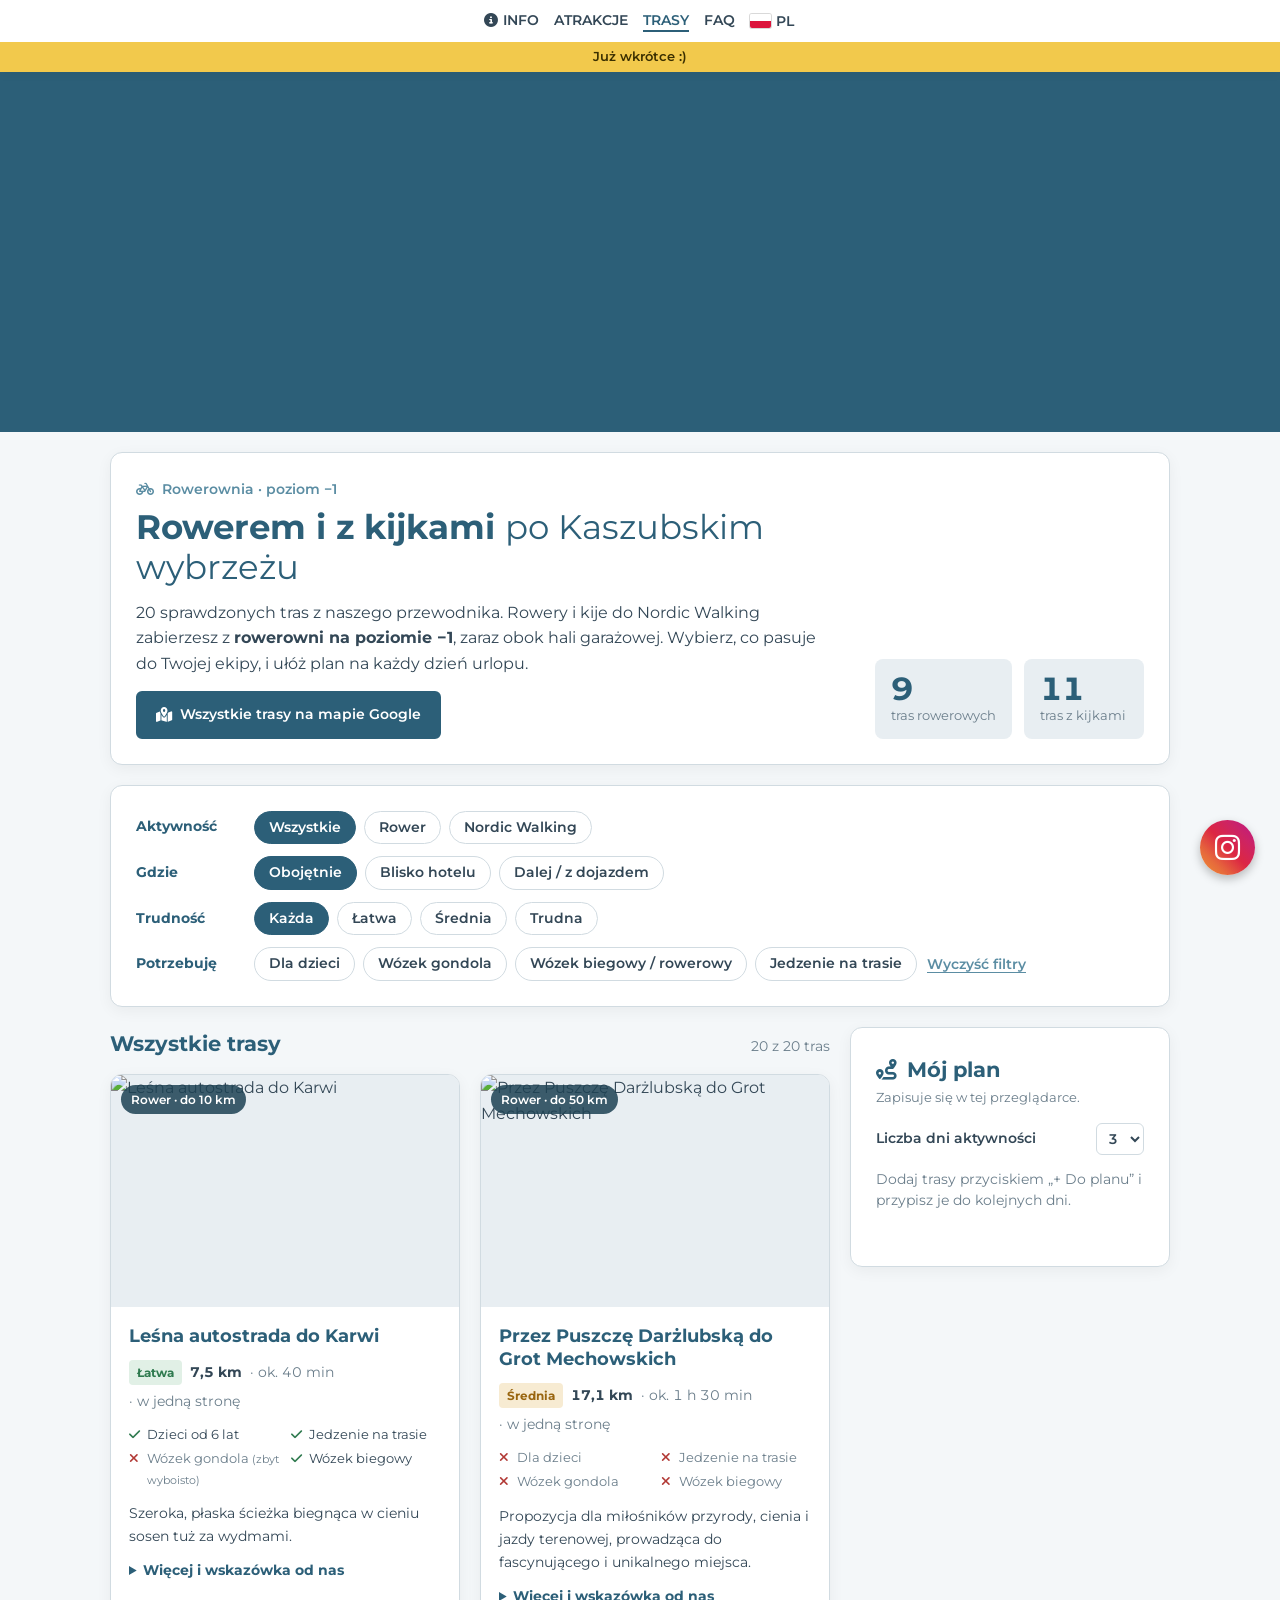
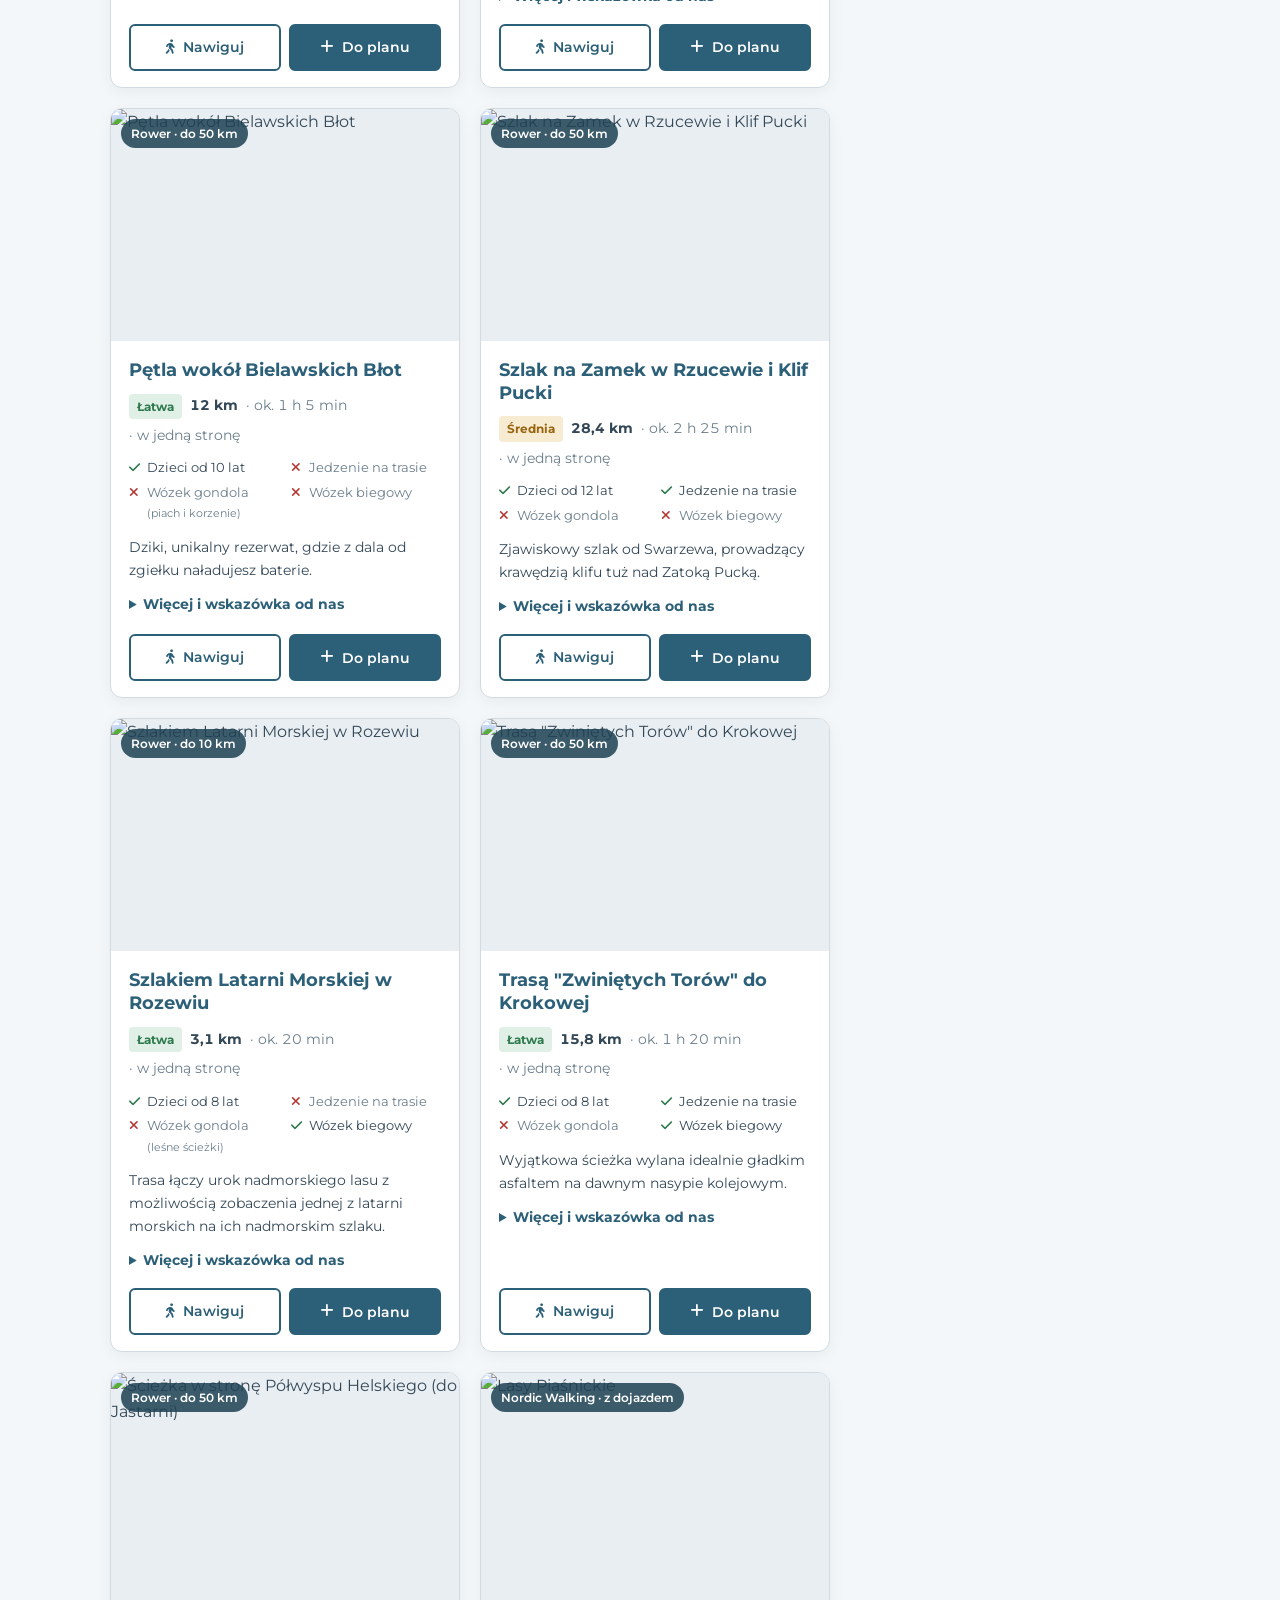
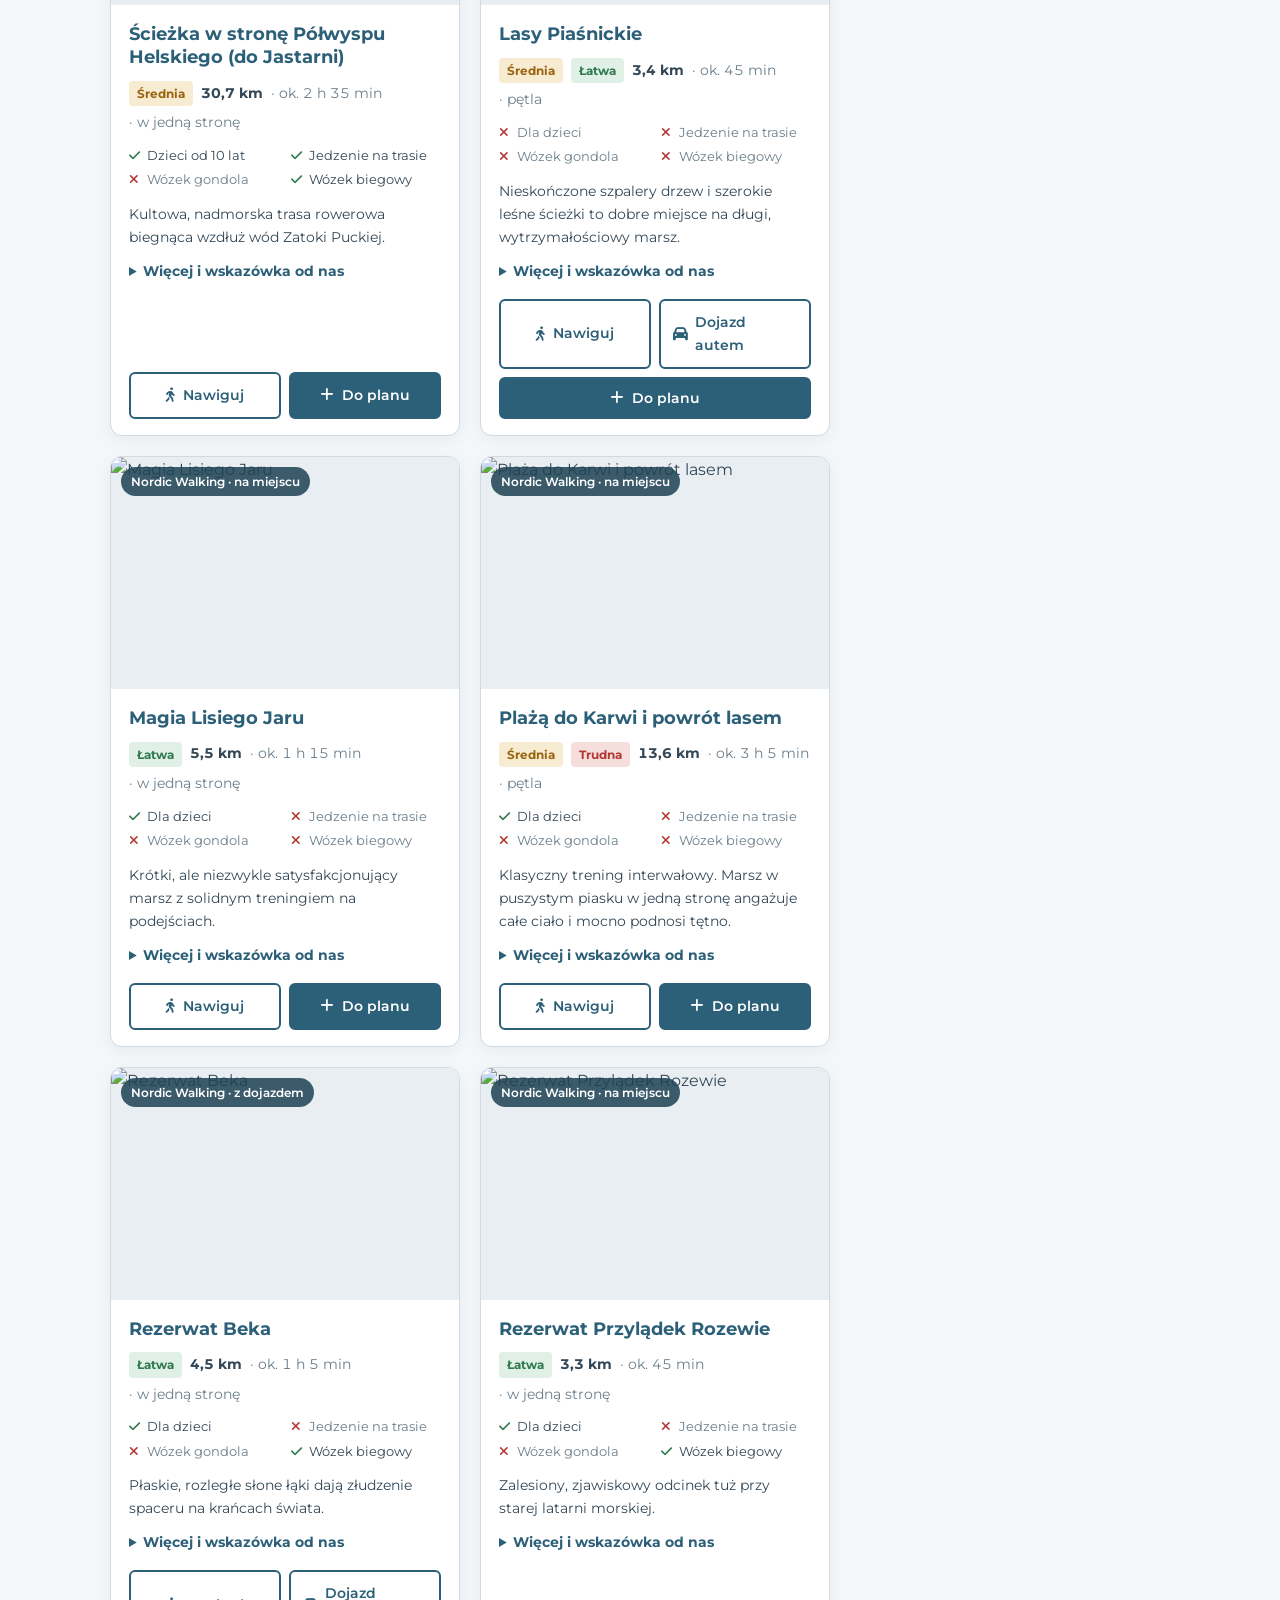
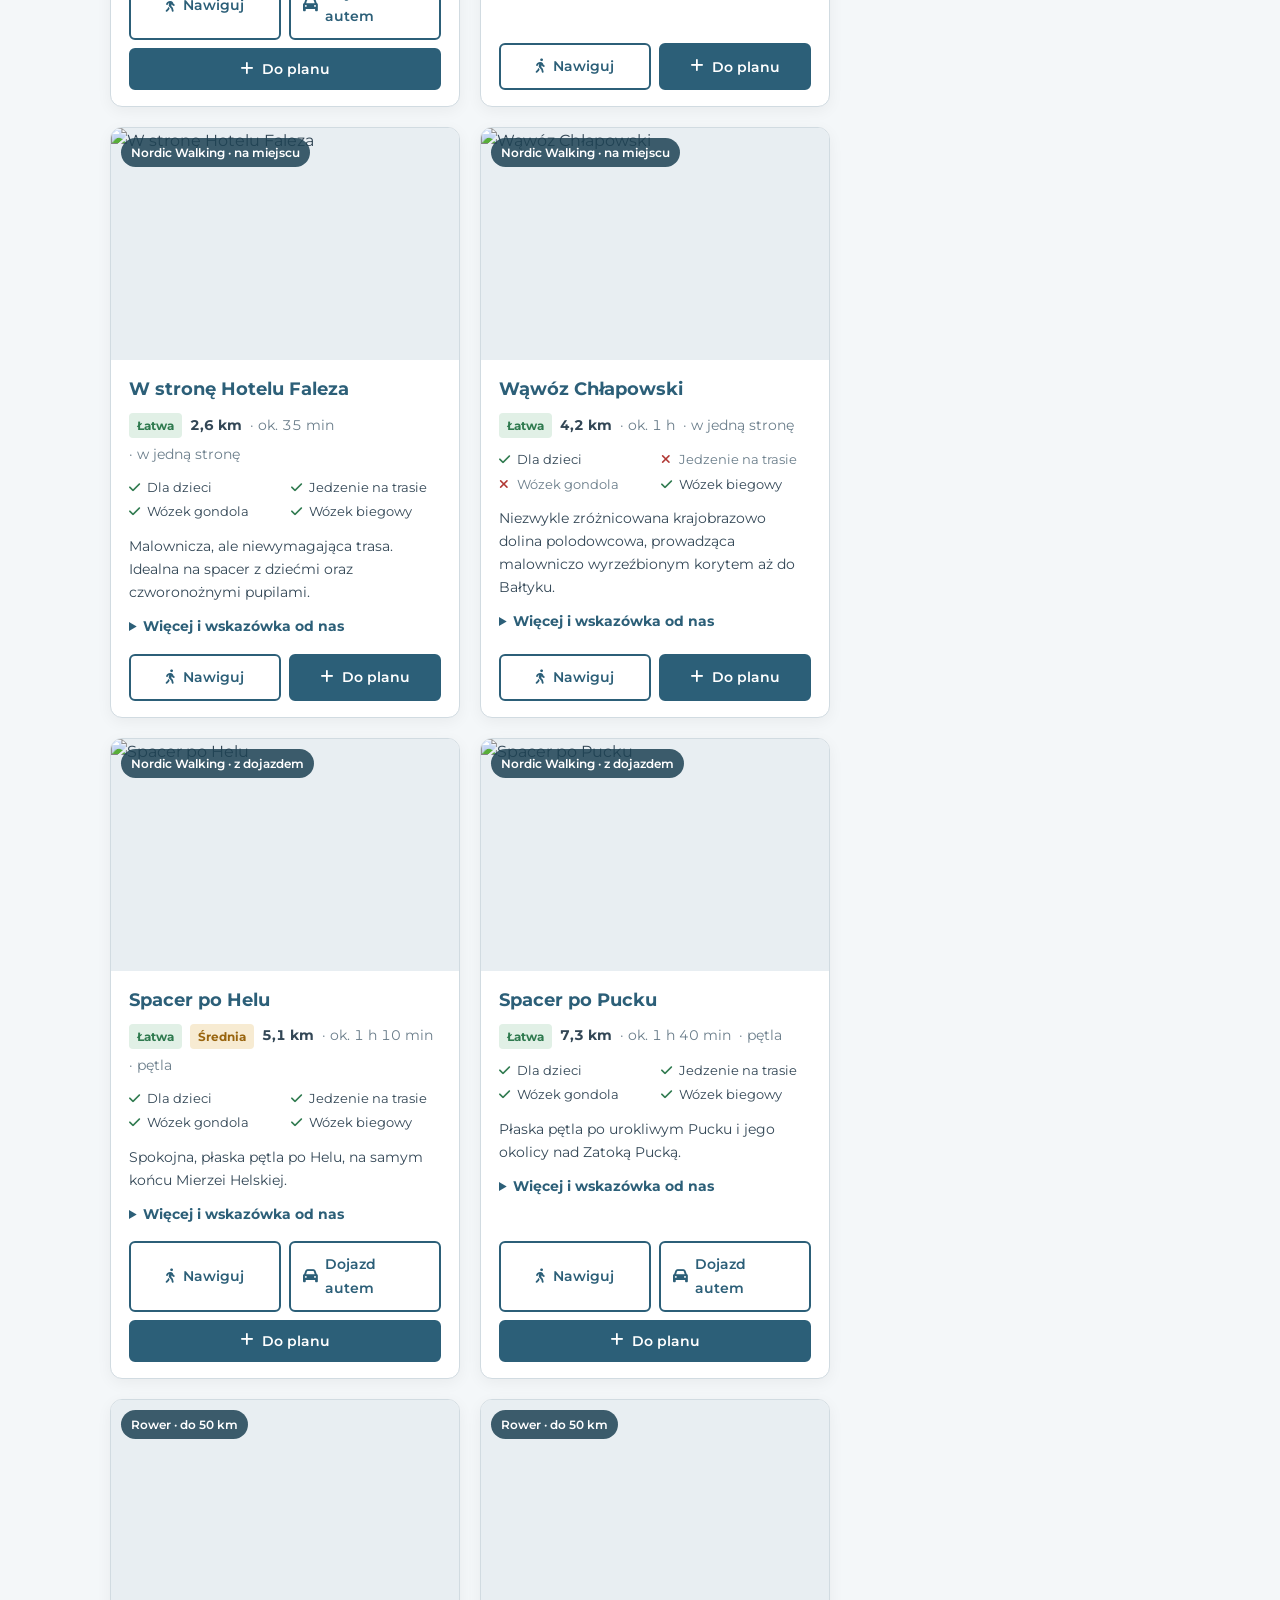
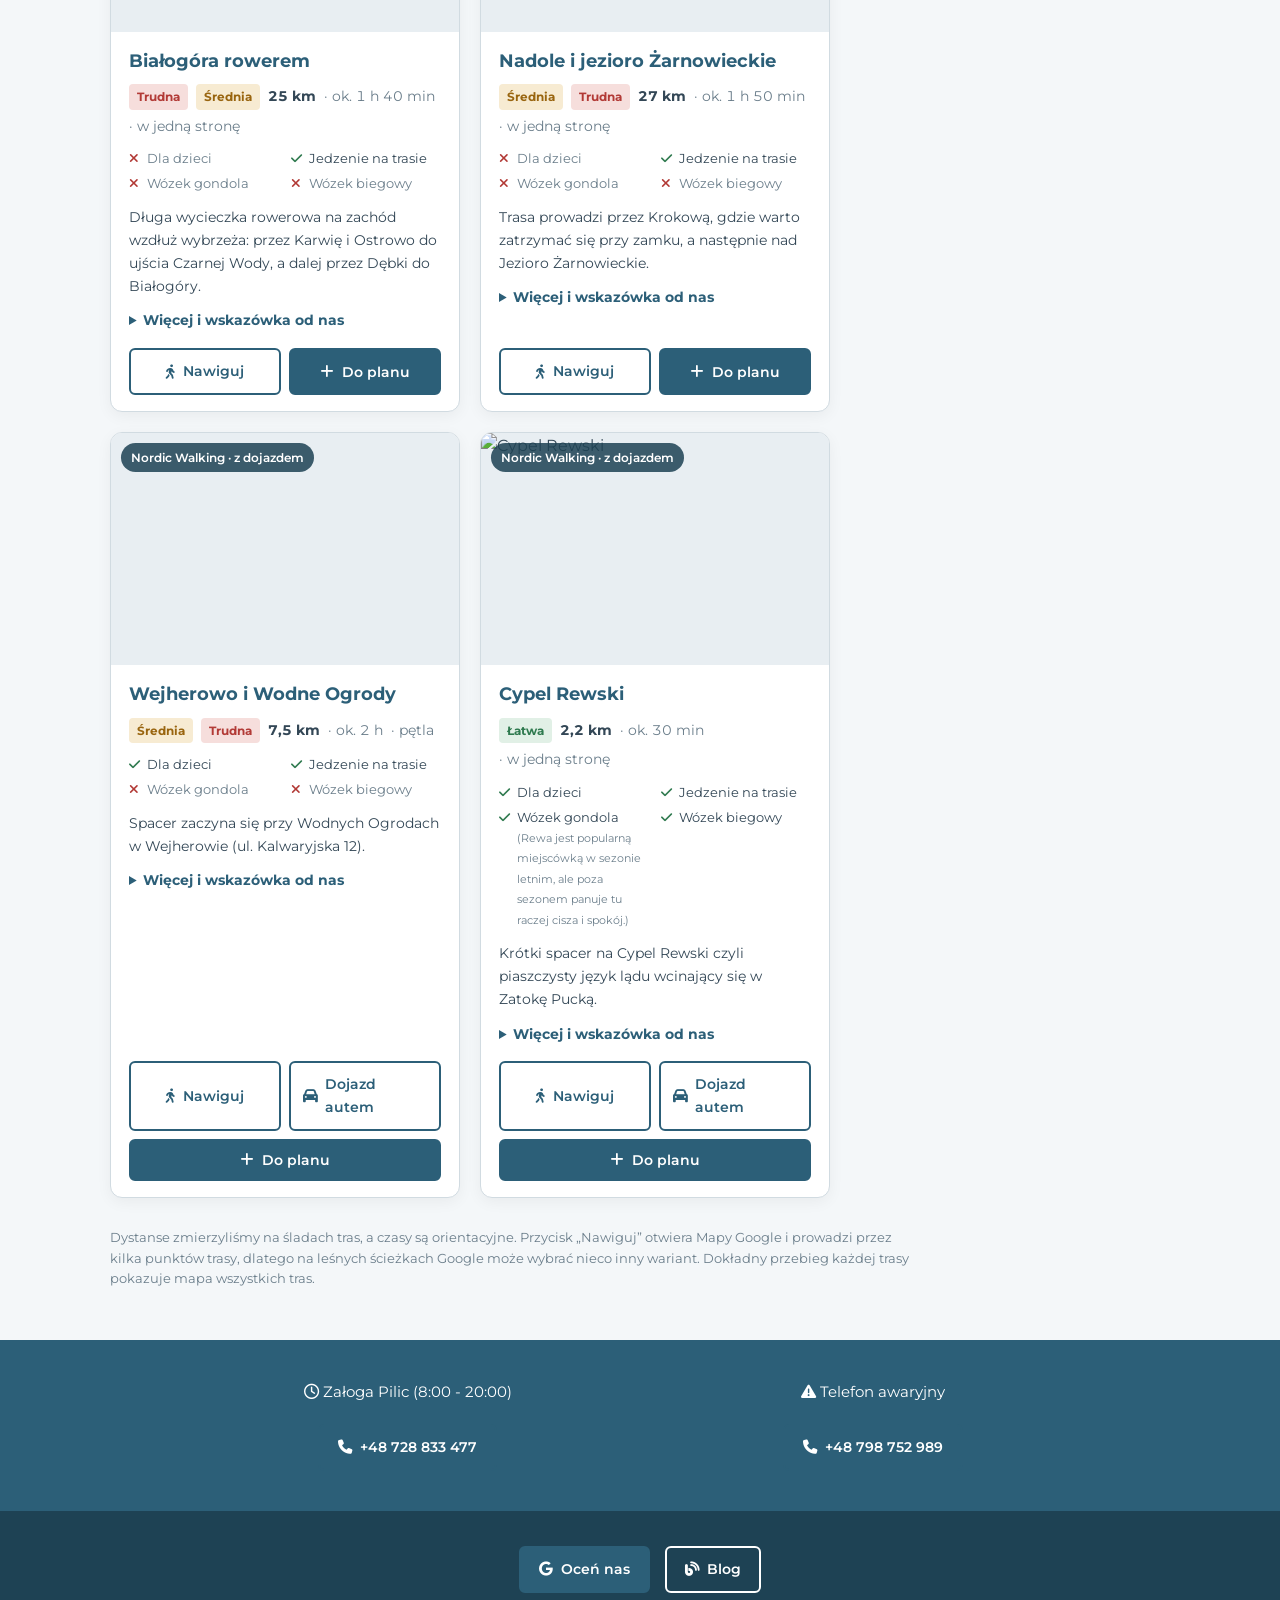
==== trasy/index.html @ 4dfb8f81 "Fix page structure, photo paths and add banner" ====
<!DOCTYPE html>
<html lang="pl">
<head>
    <meta charset="UTF-8">
    <meta name="viewport" content="width=device-width, initial-scale=1.0, viewport-fit=cover">
    <title>Planer tras Rower &amp; Nordic Walking - Apartamenty Pilice</title>
    <link href="https://fonts.googleapis.com/css2?family=Montserrat:wght@300;400;600;700&display=swap" rel="stylesheet">
    <link rel="stylesheet" href="https://cdnjs.cloudflare.com/ajax/libs/font-awesome/6.4.0/css/all.min.css">
    <link rel="stylesheet" href="../css/style.css">
</head>
<body class="page-trasy">

<nav class="top-nav">
    <ul>
        <li><a href="../index.html#info"><i class="fa-solid fa-circle-info"></i> Info</a></li>
        <li><a href="../index.html#rekreacja">Atrakcje</a></li>
        <li><a href="index.html" aria-current="page">Trasy</a></li>
        <li><a href="../index.html#faq">FAQ</a></li>
        <li class="nav-lang-item">
            <span class="lang-flag" id="lang-flag" aria-hidden="true"><svg viewBox="0 0 16 10" preserveAspectRatio="none"><rect width="16" height="5" fill="#fff"/><rect y="5" width="16" height="5" fill="#DC143C"/></svg></span>
            <select id="language-selector" aria-label="Język">
                <option value="index.html" selected>PL</option>
                <option value="../index_en.html">EN</option>
                <option value="../index_de.html">DE</option>
            </select>
        </li>
    </ul>
    <div class="construction-banner">Już wkrótce :)</div>
</nav>

<header class="hero"></header>

<main class="container">

  <section class="card intro">
    <div>
      <p class="intro-place"><i class="fa-solid fa-bicycle"></i> Rowerownia · poziom −1</p>
      <h1>Rowerem i z kijkami <em>po Kaszubskim wybrzeżu</em></h1>
      <p class="lede"><span id="nAll">16</span> sprawdzonych tras z naszego przewodnika. Rowery i kije do Nordic Walking zabierzesz z <b>rowerowni na poziomie −1</b>, zaraz obok hali garażowej. Wybierz, co pasuje do Twojej ekipy, i ułóż plan na każdy dzień urlopu.</p>
      <a class="btn mapall" id="mapAll" href="#" target="_blank" rel="noopener" hidden><i class="fa-solid fa-map-location-dot"></i> Wszystkie trasy na mapie Google</a>
    </div>
    <div class="counts" aria-label="Liczba tras">
      <div class="count"><strong id="nBike">–</strong><span>tras rowerowych</span></div>
      <div class="count"><strong id="nNw">–</strong><span>tras z kijkami</span></div>
    </div>
  </section>

  <section class="card filters" aria-label="Filtry">
    <div class="frow" role="group" aria-label="Aktywność"><span class="flabel">Aktywność</span>
      <button class="chip" id="f-type-all" data-f="type" data-v="all" aria-pressed="true">Wszystkie</button>
      <button class="chip" id="f-type-bike" data-f="type" data-v="bike" aria-pressed="false">Rower</button>
      <button class="chip" id="f-type-nw" data-f="type" data-v="nw" aria-pressed="false">Nordic Walking</button>
    </div>
    <div class="frow" role="group" aria-label="Odległość"><span class="flabel">Gdzie</span>
      <button class="chip" id="f-zone-all" data-f="zone" data-v="all" aria-pressed="true">Obojętnie</button>
      <button class="chip" id="f-zone-near" data-f="zone" data-v="near" aria-pressed="false">Blisko hotelu</button>
      <button class="chip" id="f-zone-far" data-f="zone" data-v="far" aria-pressed="false">Dalej / z dojazdem</button>
    </div>
    <div class="frow" role="group" aria-label="Poziom trudności"><span class="flabel">Trudność</span>
      <button class="chip" id="f-diff-all" data-f="diff" data-v="all" aria-pressed="true">Każda</button>
      <button class="chip" id="f-diff-1" data-f="diff" data-v="1" aria-pressed="false">Łatwa</button>
      <button class="chip" id="f-diff-2" data-f="diff" data-v="2" aria-pressed="false">Średnia</button>
      <button class="chip" id="f-diff-3" data-f="diff" data-v="3" aria-pressed="false">Trudna</button>
    </div>
    <div class="frow" role="group" aria-label="Z kim"><span class="flabel">Potrzebuję</span>
      <button class="chip" id="f-kids" data-t="kids" aria-pressed="false">Dla dzieci</button>
      <button class="chip" id="f-gondola" data-t="gondola" aria-pressed="false">Wózek gondola</button>
      <button class="chip" id="f-runner" data-t="runner" aria-pressed="false">Wózek biegowy / rowerowy</button>
      <button class="chip" id="f-food" data-t="food" aria-pressed="false">Jedzenie na trasie</button>
      <button class="reset" id="f-reset" type="button">Wyczyść filtry</button>
    </div>
  </section>

  <div class="layout">
    <div>
      <div class="resultbar"><h2 id="resTitle">Wszystkie trasy</h2><p id="resCount"></p></div>
      <div class="grid" id="grid"></div>
    </div>
    <aside class="card plan" id="plan" aria-label="Mój plan">
      <div>
        <h2><i class="fa-solid fa-route"></i> Mój plan</h2>
        <p class="sub">Zapisuje się w tej przeglądarce.</p>
      </div>
      <label class="stay" for="days">Liczba dni aktywności
        <select id="days"></select>
      </label>
      <div id="planBody"></div>
      <div class="total" id="total" hidden></div>
      <div class="planactions" id="planActions" hidden>
        <button class="btn" id="copyPlan" type="button"><i class="fa-regular fa-copy"></i> Kopiuj plan</button>
        <button class="btn btn-outline" id="clearPlan" type="button">Wyczyść</button>
      </div>
      <p class="status" id="status" role="status"></p>
      <textarea id="copyfallback" hidden readonly aria-label="Plan do skopiowania"></textarea>
    </aside>
  </div>

  <p class="note">Dystanse zmierzyliśmy na śladach tras, a czasy są orientacyjne. Przycisk „Nawiguj” otwiera Mapy Google i prowadzi przez kilka punktów trasy, dlatego na leśnych ścieżkach Google może wybrać nieco inny wariant. Dokładny przebieg każdej trasy pokazuje mapa wszystkich tras.</p>
</main>

<footer class="footer-main">
    <div class="footer-container">
        <div class="footer-section">
            <p><i class="fa-regular fa-clock"></i> Załoga Pilic (8:00 - 20:00)</p>
            <a href="tel:+48728833477" class="btn">
                <i class="fa-solid fa-phone"></i> +48 728 833 477
            </a>
        </div>
        <div class="footer-section">
            <p><i class="fa-solid fa-triangle-exclamation"></i> Telefon awaryjny</p>
            <a href="tel:+48798752989" class="btn">
                <i class="fa-solid fa-phone"></i> +48 798 752 989
            </a>
        </div>
    </div>
</footer>

<div class="footer-secondary">
    <div class="footer-links-container">
        <a href="https://g.page/r/CXRovuStNT1yEBM/review" target="_blank" rel="noopener" class="btn">
            <i class="fa-brands fa-google"></i> Oceń nas
        </a>
        <a href="https://www.apartamenty-pilice.pl/blog" target="_blank" rel="noopener" class="btn btn-outline-light">
            <i class="fa-solid fa-blog"></i> Blog
        </a>
    </div>
</div>

<button class="fab" id="fab" type="button">Mój plan</button>

<div class="ig-floating-container">
    <div class="ig-popup">Pokaż jak świetnie bawisz się w JG i oznacz nas na IG!</div>
    <a href="https://www.instagram.com/apartamentypilice/" target="_blank" rel="noopener" class="ig-btn" aria-label="Instagram">
        <i class="fa-brands fa-instagram"></i>
    </a>
</div>

<script src="trasy.js"></script>
<script src="../js/main.js"></script>
</body>
</html>
---- css/style.css ----
/* ==========================================================
   Apartamenty Pilice – wspólny arkusz stylów
   Used by: index.html, index_en.html, index_de.html, trasy/index.html

   1. Colours & base
   2. Navigation + language selector
   3. Hero & search
   4. Layout & cards
   5. Carousel
   6. Buttons & frames
   7. FAQ
   8. Footer
   9. Instagram button
   10. Route planner (trasy/index.html only, scoped to .page-trasy)
   11. Responsive
   ========================================================== */


/* ---------- 1. Colours & base ---------- */
:root {
    --primary: #2C5F78;
    --secondary: #5B8DA3;
    --bg-color: #F4F7F9;
    --card-bg: #FFFFFF;
    --text-color: #334756;
    --muted: #6B7E8B;
    --frame-bg: #E8EEF2;
    --border-color: #D1DBE1;
    --nav-bg: rgba(255, 255, 255, 0.95);
    --footer-alt: #1E4254;
    --shadow: 0 4px 15px rgba(0,0,0,0.05);

    /* Difficulty labels in the route planner */
    --easy: #2F7A4F;  --easy-bg: #E1F0E6;
    --mid:  #99650F;  --mid-bg:  #F7EBD2;
    --hard: #B23A36;  --hard-bg: #F6DEDC;

    /* Real value is measured by JavaScript on every page */
    --nav-height: 56px;
}

body {
    font-family: 'Montserrat', sans-serif;
    margin: 0;
    padding: 0;
    color: var(--text-color);
    background-color: var(--bg-color);
    line-height: 1.6;
}

[hidden] { display: none !important; }

a:focus-visible,
button:focus-visible,
select:focus-visible {
    outline: 2px solid var(--secondary);
    outline-offset: 2px;
}


/* ---------- 2. Navigation + language selector ---------- */
.top-nav {
    position: fixed;
    top: 0;
    width: 100%;
    background: var(--nav-bg);
    backdrop-filter: blur(10px);
    box-shadow: 0 2px 10px rgba(0,0,0,0.05);
    z-index: 1000;
    padding: 10px 0;
    padding-top: calc(10px + env(safe-area-inset-top, 0px));
}
.top-nav ul {
    list-style: none;
    margin: 0;
    padding: 0;
    display: flex;
    gap: 15px;
    justify-content: center;
    flex-wrap: wrap;
}
.top-nav a {
    text-decoration: none;
    color: var(--text-color);
    font-weight: 600;
    font-size: 0.85rem;
    text-transform: uppercase;
    display: flex;
    align-items: center;
    gap: 5px;
}
.top-nav a[aria-current="page"] {
    color: var(--primary);
    box-shadow: inset 0 -2px 0 var(--primary);
}

.mobile-menu:not(.open) {
    visibility: hidden;
    pointer-events: none;
}

.nav-lang-item {
    display: flex;
    align-items: center;
    gap: 5px;
}
.lang-flag {
    display: inline-flex;
    width: 21px;
    height: 14px;
    border-radius: 2px;
    overflow: hidden;
    box-shadow: 0 0 0 1px rgba(0,0,0,0.15); /* thin frame so the white of the PL flag is visible */
    flex-shrink: 0;
}
.lang-flag svg {
    width: 100%;
    height: 100%;
    display: block;
}
#language-selector {
    background: transparent;
    border: none;
    color: var(--text-color);
    font-family: 'Montserrat', sans-serif;
    font-weight: 600;
    font-size: 0.85rem;
    text-transform: uppercase;
    cursor: pointer;
    outline: none;
    padding: 0;
    appearance: none;
    -webkit-appearance: none;
}
#language-selector option {
    background-color: white;
    color: var(--text-color);
}
.nav-lang-item:hover #language-selector {
    color: var(--primary);
}


/* ---------- 3. Hero & search ---------- */
.hero {
    width: 100%;
    height: 40vh;
    margin-top: var(--nav-height);
    background: var(--primary) url('../img/hero1.jpg') center/cover no-repeat;
}

.search-container {
    text-align: center;
    padding: 18px 20px;
    background-color: var(--bg-color);
}
#searchInput {
    width: 100%;
    max-width: 600px;
    padding: 12px 20px;
    border-radius: 25px;
    border: 1px solid var(--border-color);
    outline: none;
    font-size: 1rem;
    box-shadow: 0 4px 6px rgba(0,0,0,0.05);
    font-family: 'Montserrat', sans-serif;
    box-sizing: border-box;
}


/* ---------- 4. Layout & cards ---------- */
.container { max-width: 1100px; margin: 20px auto; padding: 0 20px; }

.row {
    display: grid;
    grid-template-columns: repeat(auto-fit, minmax(300px, 1fr));
    gap: 20px;
    margin-bottom: 20px;
}

.card {
    background: var(--card-bg);
    border-radius: 12px;
    padding: 25px;
    box-shadow: var(--shadow);
    border: 1px solid var(--border-color);
    display: flex;
    flex-direction: column;
}
.card.big-card {
    display: grid;
    grid-template-columns: 1.2fr 0.8fr;
    gap: 30px;
    margin-bottom: 30px;
}
.card h2 {
    margin-top: 0;
    color: var(--primary);
    font-size: 1.3rem;
    display: flex;
    align-items: center;
    gap: 10px;
}

.icon-list {
    list-style: none;
    padding: 0;
    display: grid;
    grid-template-columns: repeat(auto-fill, minmax(200px, 1fr));
    gap: 10px;
    margin: 15px 0;
}
.icon-list li { display: flex; align-items: center; gap: 8px; font-size: 0.9rem; }
.icon-list i { color: var(--primary); width: 18px; }

/* Embedded PDF guide */
.pdf-container {
    width: 100%;
    height: 300px;
    border-radius: 8px;
    overflow: hidden;
}
.pdf-container iframe { border: none; }


/* ---------- 5. Carousel ---------- */
.carousel {
    position: relative;
    width: 100%;
    aspect-ratio: 16 / 9;   /* fixed ratio so the layout doesn't jump */
    max-height: 450px;
    border-radius: 8px;
    overflow: hidden;
    background: #f0f0f0;    /* shown while the photo loads */
}
.carousel img {
    position: absolute;
    top: 0;
    left: 0;
    width: 100%;
    height: 100%;
    object-fit: cover;
    opacity: 0;
    transition: opacity 0.8s ease-in-out;
    z-index: 1;
}
.carousel img.active {
    opacity: 1;
    z-index: 2;
}


/* ---------- 6. Buttons & frames ---------- */
.btn {
    display: inline-flex;
    align-items: center;
    justify-content: center;
    gap: 8px;
    background: var(--primary);
    color: white;
    padding: 10px 18px;
    border: 2px solid var(--primary);
    border-radius: 6px;
    text-decoration: none;
    font-family: inherit;
    font-weight: 600;
    font-size: 0.9rem;
    transition: 0.3s;
    margin-top: 10px;
    cursor: pointer;
}
.btn-outline { background: transparent; color: var(--primary); }
.btn-outline-light { background: transparent; color: white; border-color: white; }
.btn-start { align-self: flex-start; }      /* keeps a single button from stretching across a card */
.btn-row { display: flex; gap: 10px; margin-top: 15px; }

.frame {
    background-color: var(--frame-bg);
    border-left: 4px solid var(--primary);
    padding: 15px;
    border-radius: 4px;
    margin: 15px 0;
    font-size: 0.9rem;
}


/* ---------- 7. FAQ ---------- */
.card h2.faq-title { margin-bottom: 20px; }

.faq-container {
    display: flex;
    flex-direction: column;
    gap: 12px;
    margin-top: 20px;
}
details.faq-item {
    background: var(--frame-bg);
    border: none;
    border-radius: 8px;
    padding: 0;
    overflow: hidden;
    transition: background 0.3s ease;
}
details.faq-item:hover {
    background: var(--border-color);
}
details.faq-item summary {
    padding: 18px 20px;
    list-style: none;
    font-weight: 700;
    color: var(--primary);
    cursor: pointer;
    font-size: 0.95rem;
}
details.faq-item summary::-webkit-details-marker {
    display: none;
}
details.faq-item p {
    padding: 0 20px 20px 20px;
    margin: 0;
    font-size: 0.9rem;
    color: var(--text-color);
    line-height: 1.5;
    display: flex;
    flex-wrap: wrap;
    gap: 10px;
    align-items: center;
}


/* ---------- 8. Footer ---------- */
.footer-main {
    background: var(--primary);
    color: white;
    padding: 40px 20px;
    margin-top: 50px;
}
.footer-container {
    max-width: 900px;
    margin: 0 auto;
    display: flex;
    flex-wrap: wrap;
    gap: 30px;
    justify-content: space-around;
    text-align: center;
}
.footer-section {
    flex: 1;
    min-width: 250px;
    display: flex;
    flex-direction: column;
    align-items: center;
    gap: 10px;
}
.footer-section p {
    margin: 0;
    font-weight: 400;
    font-size: 0.95rem;
}
.footer-secondary {
    background: var(--footer-alt);
    color: white;
    padding: 25px 20px;
    padding-bottom: calc(25px + env(safe-area-inset-bottom, 0px));
    text-align: center;
}
.footer-links-container {
    display: flex;
    justify-content: center;
    gap: 15px;
    flex-wrap: wrap;
}


/* ---------- 9. Instagram button ---------- */
.ig-floating-container {
    position: fixed;
    bottom: calc(25px + env(safe-area-inset-bottom, 0px));
    right: 25px;
    z-index: 9999;
    display: flex;
    flex-direction: column;
    align-items: flex-end;
    /* The box is as big as the (hidden) popup + button. Let taps pass
       through it, so only the round button itself is clickable. */
    pointer-events: none;
}
.ig-popup {
    background-color: var(--primary);
    color: white;
    padding: 12px 15px;
    border-radius: 8px;
    font-size: 0.85rem;
    margin-bottom: 12px;
    box-shadow: 0 4px 10px rgba(0,0,0,0.15);
    opacity: 0;
    visibility: hidden;
    transition: all 0.3s ease;
    max-width: 220px;
    text-align: center;
    font-weight: 600;
    pointer-events: none;
}
.ig-popup::after {           /* small arrow pointing at the button */
    content: '';
    position: absolute;
    bottom: 52px;
    right: 15px;
    border-width: 8px;
    border-style: solid;
    border-color: var(--primary) transparent transparent transparent;
}
.ig-floating-container:hover .ig-popup {
    opacity: 1;
    visibility: visible;
    transform: translateY(-5px);
}
.ig-btn {
    background: linear-gradient(45deg, #f09433 0%, #e6683c 25%, #dc2743 50%, #cc2366 75%, #bc1888 100%);
    color: white;
    width: 55px;
    height: 55px;
    border-radius: 50%;
    display: flex;
    justify-content: center;
    align-items: center;
    font-size: 1.8rem;
    box-shadow: 0 4px 10px rgba(0,0,0,0.25);
    text-decoration: none;
    transition: transform 0.3s ease;
    pointer-events: auto;
}
.ig-btn:hover {
    transform: scale(1.1);
}


/* ---------- 10. Route planner (trasy/index.html) ---------- */
.page-trasy *,
.page-trasy *::before,
.page-trasy *::after { box-sizing: border-box; }
.page-trasy img { max-width: 100%; }
.page-trasy .card { margin-bottom: 20px; }

/* Intro */
.intro { display: grid; grid-template-columns: minmax(0, 1fr) auto; gap: 25px; align-items: end; }
.intro-place { display: flex; align-items: center; gap: 8px; color: var(--secondary); font-weight: 600; font-size: 0.9rem; margin: 0; }
.intro h1 { color: var(--primary); font-size: clamp(1.5rem, 3.4vw, 2.1rem); line-height: 1.2; margin: 6px 0 12px; }
.intro h1 em { font-style: normal; font-weight: 400; }
.lede { max-width: 62ch; margin: 0; }
.mapall { margin-top: 15px; align-self: flex-start; }
.counts { display: flex; gap: 12px; }
.count { background: var(--frame-bg); border-radius: 8px; padding: 12px 16px; display: grid; min-width: 120px; }
.count strong { color: var(--primary); font-size: 2rem; line-height: 1.1; font-variant-numeric: tabular-nums; }
.count span { font-size: 0.8rem; color: var(--muted); }

/* Filters */
.filters { display: grid; gap: 12px; }
.frow { display: flex; flex-wrap: wrap; gap: 8px; align-items: center; }
.flabel { font-size: 0.85rem; color: var(--primary); font-weight: 700; min-width: 110px; }
.chip {
    appearance: none;
    border: 1px solid var(--border-color);
    background: var(--card-bg);
    color: var(--text-color);
    font: 600 0.85rem/1 'Montserrat', sans-serif;
    padding: 9px 14px;
    border-radius: 25px;
    cursor: pointer;
}
.chip:hover { border-color: var(--primary); color: var(--primary); }
.chip[aria-pressed="true"] { background: var(--primary); border-color: var(--primary); color: #fff; }
.reset {
    background: none;
    border: 0;
    color: var(--secondary);
    font: 600 0.85rem 'Montserrat', sans-serif;
    cursor: pointer;
    padding: 6px 2px;
    text-decoration: underline;
    text-underline-offset: 3px;
}

/* Results + plan layout */
.layout { display: grid; grid-template-columns: minmax(0, 1fr) 320px; gap: 20px; align-items: start; }
.resultbar { display: flex; justify-content: space-between; align-items: baseline; gap: 12px; margin-bottom: 14px; flex-wrap: wrap; }
.resultbar h2 { color: var(--primary); font-size: 1.3rem; margin: 0; }
.resultbar p { margin: 0; color: var(--muted); font-size: 0.9rem; }
.grid { display: grid; grid-template-columns: repeat(auto-fill, minmax(260px, 1fr)); gap: 20px; }
.empty { padding: 40px 20px; text-align: center; color: var(--muted); background: var(--card-bg); border-radius: 12px; border: 1px dashed var(--border-color); }

/* Route card */
.route {
    background: var(--card-bg);
    border-radius: 12px;
    overflow: hidden;
    box-shadow: var(--shadow);
    border: 1px solid var(--border-color);
    display: flex;
    flex-direction: column;
}
.photo { position: relative; aspect-ratio: 3/2; overflow: hidden; background: var(--frame-bg); }
.photo img { position: absolute; inset: 0; width: 100%; height: 100%; object-fit: cover; display: block; }
.tag {
    position: absolute;
    left: 10px;
    top: 10px;
    background: rgba(30, 66, 84, 0.85);
    color: #fff;
    font-size: 0.75rem;
    font-weight: 600;
    padding: 5px 10px;
    border-radius: 25px;
}
.route .body { padding: 18px 18px 16px; display: flex; flex-direction: column; gap: 12px; flex: 1; }
.route h3 { color: var(--primary); font-size: 1.1rem; line-height: 1.3; margin: 0; }
.stats { display: flex; gap: 6px 8px; flex-wrap: wrap; align-items: center; font-variant-numeric: tabular-nums; }
.diff { font-size: 0.75rem; font-weight: 700; padding: 3px 8px; border-radius: 4px; }
.d1 { background: var(--easy-bg); color: var(--easy); }
.d2 { background: var(--mid-bg); color: var(--mid); }
.d3 { background: var(--hard-bg); color: var(--hard); }
.stat { font-size: 0.85rem; color: var(--muted); }
.stat b { color: var(--text-color); font-weight: 700; }
.facts { display: grid; grid-template-columns: 1fr 1fr; gap: 4px 12px; font-size: 0.8rem; margin: 0; padding: 0; list-style: none; }
.facts li { padding-left: 18px; position: relative; }
.facts small { color: var(--muted); }
.yes::before, .no::before { font-family: "Font Awesome 6 Free"; font-weight: 900; position: absolute; left: 0; top: 0; }
.yes::before { content: "\f00c"; color: var(--easy); }
.no::before  { content: "\f00d"; color: var(--hard); }
.no { color: var(--muted); }
.why { margin: 0; font-size: 0.9rem; }
details.more summary { cursor: pointer; color: var(--primary); font-weight: 700; font-size: 0.85rem; }
details.more[open] summary { margin-bottom: 8px; }
details.more .why + .why { margin-top: 8px; }
.tip { margin: 12px 0 0; }
.tip b { display: block; font-size: 0.8rem; color: var(--primary); margin-bottom: 2px; }
.thumbs { display: grid; grid-template-columns: repeat(3, 1fr); gap: 6px; margin-top: 10px; }
.thumbs img { width: 100%; aspect-ratio: 1; object-fit: cover; border-radius: 6px; display: block; }
.actions { display: flex; flex-wrap: wrap; gap: 8px; margin-top: auto; padding-top: 4px; }
.actions .btn { flex: 1; min-width: 120px; padding: 10px 12px; margin-top: 0; }
.btn.added { background: var(--frame-bg); color: var(--primary); border-color: var(--frame-bg); }
.btn-ghost { background: transparent; color: var(--muted); border-color: var(--border-color); cursor: default; }

/* "Mój plan" panel */
aside.plan {
    position: sticky;
    top: calc(var(--nav-height) + 16px);
    display: grid;
    gap: 14px;
    max-height: calc(100vh - var(--nav-height) - 32px);
    overflow: auto;
    margin-bottom: 0;
}
.plan h2 { margin: 0; }
.plan .sub { color: var(--muted); font-size: 0.8rem; margin: 2px 0 0; }
.stay { display: flex; align-items: center; justify-content: space-between; gap: 10px; font-size: 0.9rem; font-weight: 600; }
.page-trasy select {
    font: 600 0.85rem 'Montserrat', sans-serif;
    padding: 6px 8px;
    border-radius: 6px;
    border: 1px solid var(--border-color);
    background: var(--card-bg);
    color: var(--text-color);
}
.page-trasy #language-selector { padding: 0; border: none; background: transparent; }
.day { border-top: 1px solid var(--border-color); padding-top: 10px; display: grid; gap: 8px; }
.dayhead { display: flex; justify-content: space-between; align-items: baseline; }
.dayhead h4 { margin: 0; font-size: 0.85rem; color: var(--primary); }
.dayhead span { font-size: 0.8rem; color: var(--muted); font-variant-numeric: tabular-nums; }
.pitem { display: grid; grid-template-columns: minmax(0, 1fr) auto auto; gap: 6px; align-items: center; font-size: 0.85rem; }
.pitem .nm { overflow-wrap: anywhere; font-weight: 600; }
.pitem .nm small { display: block; color: var(--muted); font-size: 0.75rem; font-weight: 400; }
.page-trasy .pitem select { padding: 4px 6px; font-size: 0.8rem; }
.x { background: none; border: 0; color: var(--muted); font-size: 1.1rem; cursor: pointer; padding: 2px 6px; border-radius: 6px; }
.x:hover { color: var(--hard); }
.dayempty, .planempty { font-size: 0.85rem; color: var(--muted); margin: 0; }
.total {
    display: flex;
    justify-content: space-between;
    gap: 10px;
    background: var(--frame-bg);
    border-left: 4px solid var(--primary);
    border-radius: 4px;
    padding: 10px 12px;
    font-size: 0.85rem;
    font-variant-numeric: tabular-nums;
}
.total span { white-space: nowrap; }
.total b { color: var(--primary); text-align: right; }
.planactions { display: flex; gap: 8px; flex-wrap: wrap; }
.planactions .btn { flex: 1; margin-top: 0; }
.status { font-size: 0.8rem; color: var(--easy); font-weight: 600; min-height: 1.2em; margin: 0; }
textarea#copyfallback {
    width: 100%;
    min-height: 120px;
    font: 0.8rem/1.4 'Montserrat', sans-serif;
    border-radius: 6px;
    border: 1px solid var(--border-color);
    background: var(--bg-color);
    color: var(--text-color);
    padding: 8px;
}
.note { color: var(--muted); font-size: 0.8rem; margin: 30px 0 0; max-width: 90ch; }

/* Floating "Mój plan" button – phones only (see section 11) */
.fab { display: none; }


/* ---------- 11. Responsive ---------- */
@media (max-width: 900px) {
    .layout { grid-template-columns: 1fr; }
    aside.plan { position: static; max-height: none; }
    .fab {
        display: flex;
        position: fixed;
        left: 16px;
        right: 96px;              /* leaves room for the Instagram button */
        bottom: calc(25px + env(safe-area-inset-bottom, 0px));
        height: 55px;
        align-items: center;
        justify-content: center;
        gap: 8px;
        background: var(--primary);
        color: #fff;
        border: 0;
        border-radius: 28px;
        font: 700 0.95rem 'Montserrat', sans-serif;
        box-shadow: 0 4px 10px rgba(0,0,0,0.25);
        z-index: 9998;
        cursor: pointer;
    }
    .page-trasy .footer-secondary { padding-bottom: calc(100px + env(safe-area-inset-bottom, 0px)); }
}

@media (max-width: 850px) {
    .card.big-card { grid-template-columns: 1fr; }
    .hero { height: 30vh; }
    .icon-list { grid-template-columns: 1fr; }
}

@media (max-width: 768px) {
    .carousel {
        aspect-ratio: 4 / 3;
        max-height: 300px;
    }
}

@media (max-width: 700px) {
    .intro { grid-template-columns: 1fr; }
    .counts .count { flex: 1; }
}

/* "Coming soon" strip at the bottom of the nav bar.
   To remove it: delete the <div class="construction-banner"> line from each page. */
.construction-banner {
    background: #F2C94C;
    color: #3A2F00;
    text-align: center;
    font-size: 0.8rem;
    font-weight: 600;
    padding: 5px 12px;
    margin: 10px 0 -10px;   /* flush with the bottom edge of the nav bar */
}
@media (max-width: 600px) {
    .construction-banner { margin: 8px 0 -8px; font-size: 0.75rem; }
}

@media (max-width: 480px) {
    .top-nav ul { gap: 10px; }
    .top-nav a { font-size: 0.75rem; }
    .container { padding: 0 15px; }
}

@media (max-width: 600px) {
    .top-nav { padding-top: calc(8px + env(safe-area-inset-top, 0px)); padding-bottom: 8px; }
    .top-nav ul { gap: 12px 16px; padding: 0 10px; }
    .top-nav a { font-size: 0.72rem; }
    .hero { height: 22vh; min-height: 140px; }
    .search-container { padding: 16px 15px; }
    #searchInput { padding: 11px 16px; font-size: 0.95rem; }
    .flabel { min-width: 100%; }

    .footer-section {
        min-width: 100%;
        border-bottom: 1px solid rgba(255,255,255,0.1);
        padding-bottom: 20px;
    }
    .footer-section:last-child { border-bottom: none; }
    /* room at the very bottom so "Oceń nas" / "Blog" aren't under the Instagram button */
    .footer-secondary { padding-bottom: calc(100px + env(safe-area-inset-bottom, 0px)); }
    .footer-section .btn {
        width: 100%;
        box-sizing: border-box;
    }
}

@media (prefers-reduced-motion: reduce) {
    .btn, .ig-btn, .ig-popup, .carousel img { transition: none; }
}
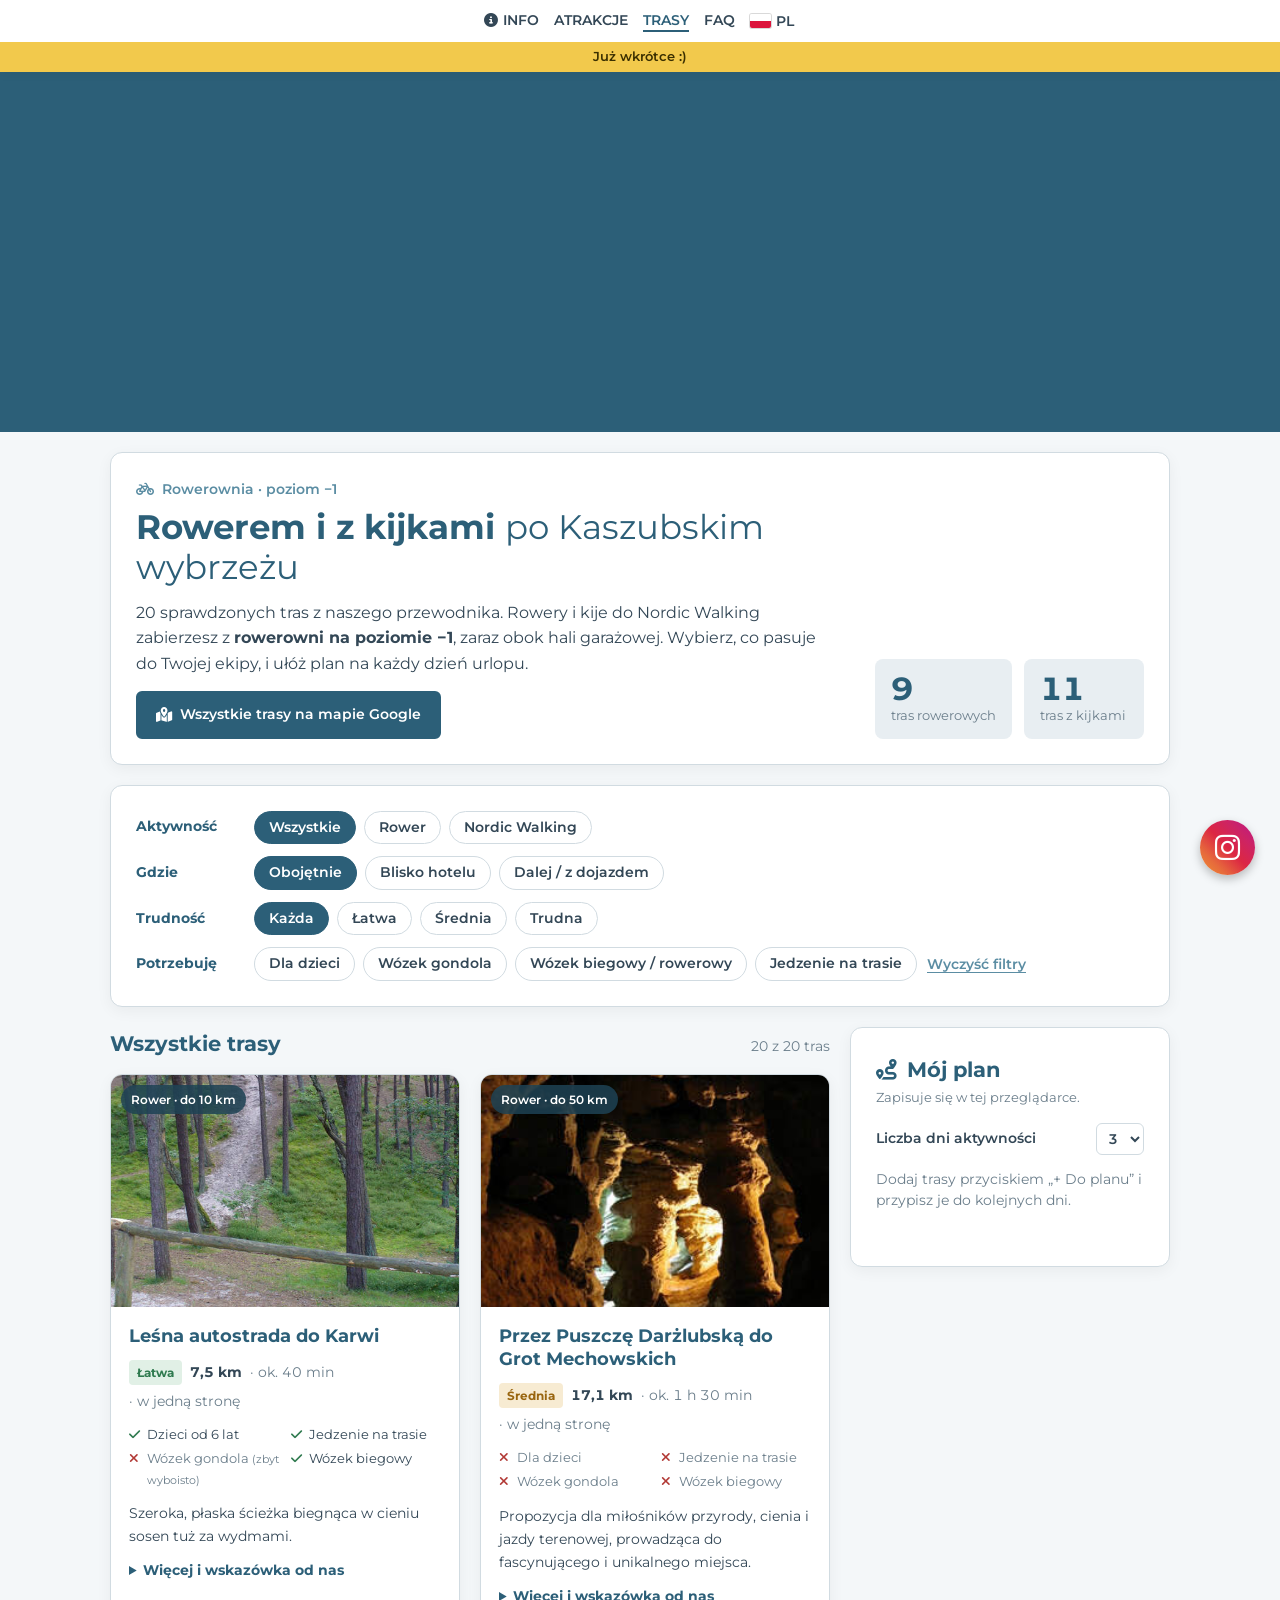
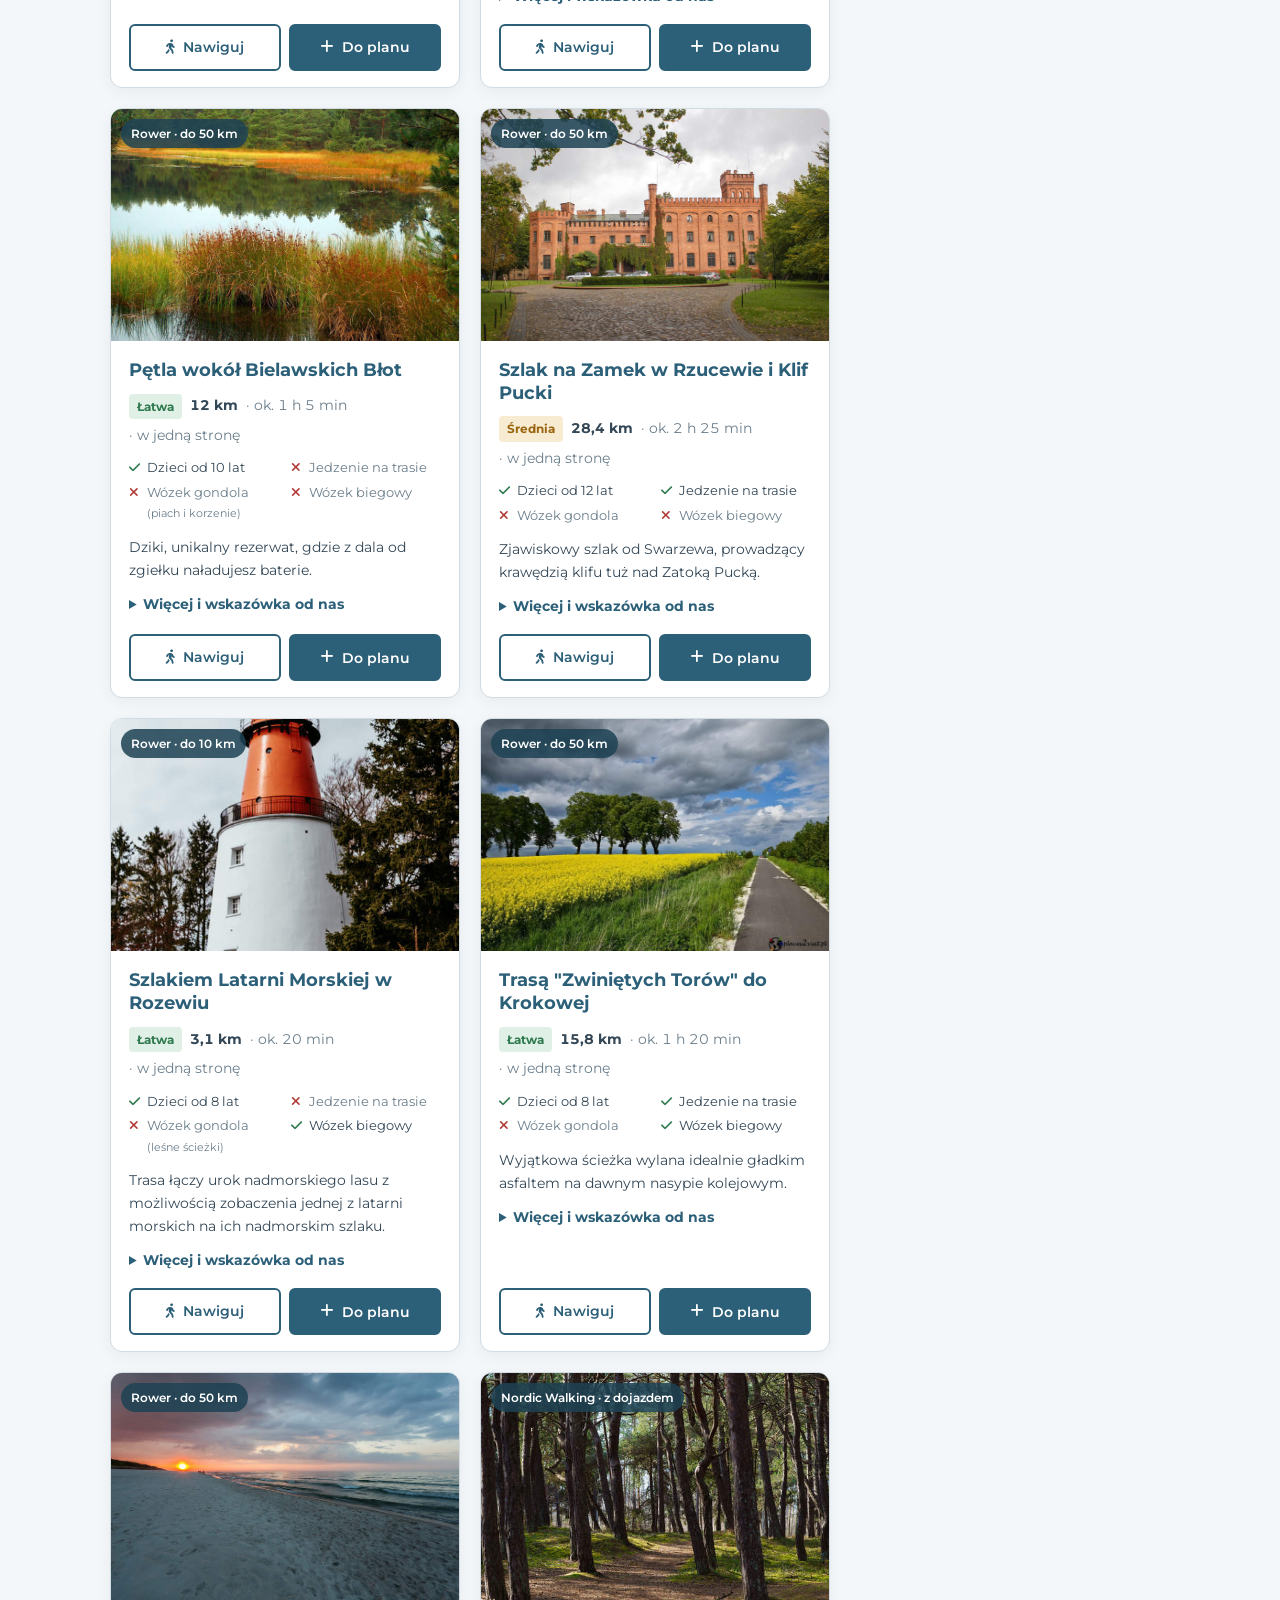
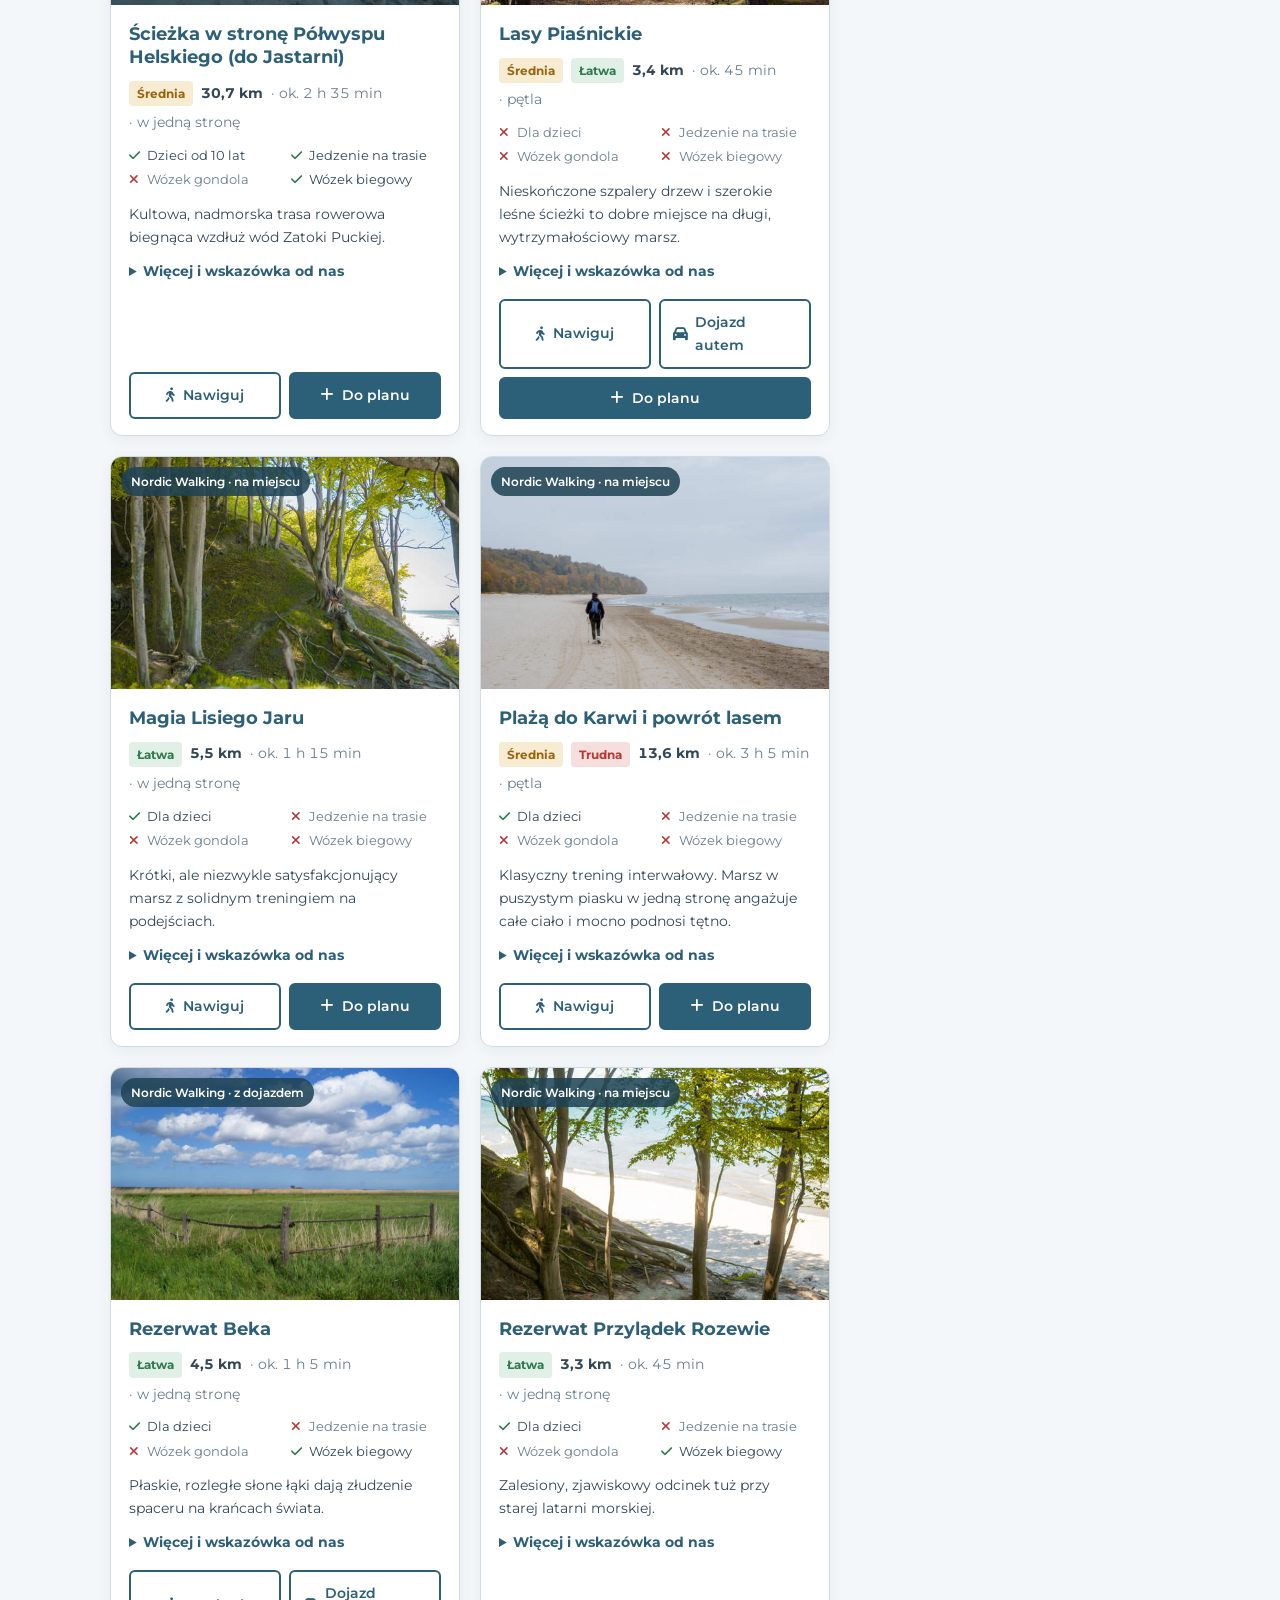
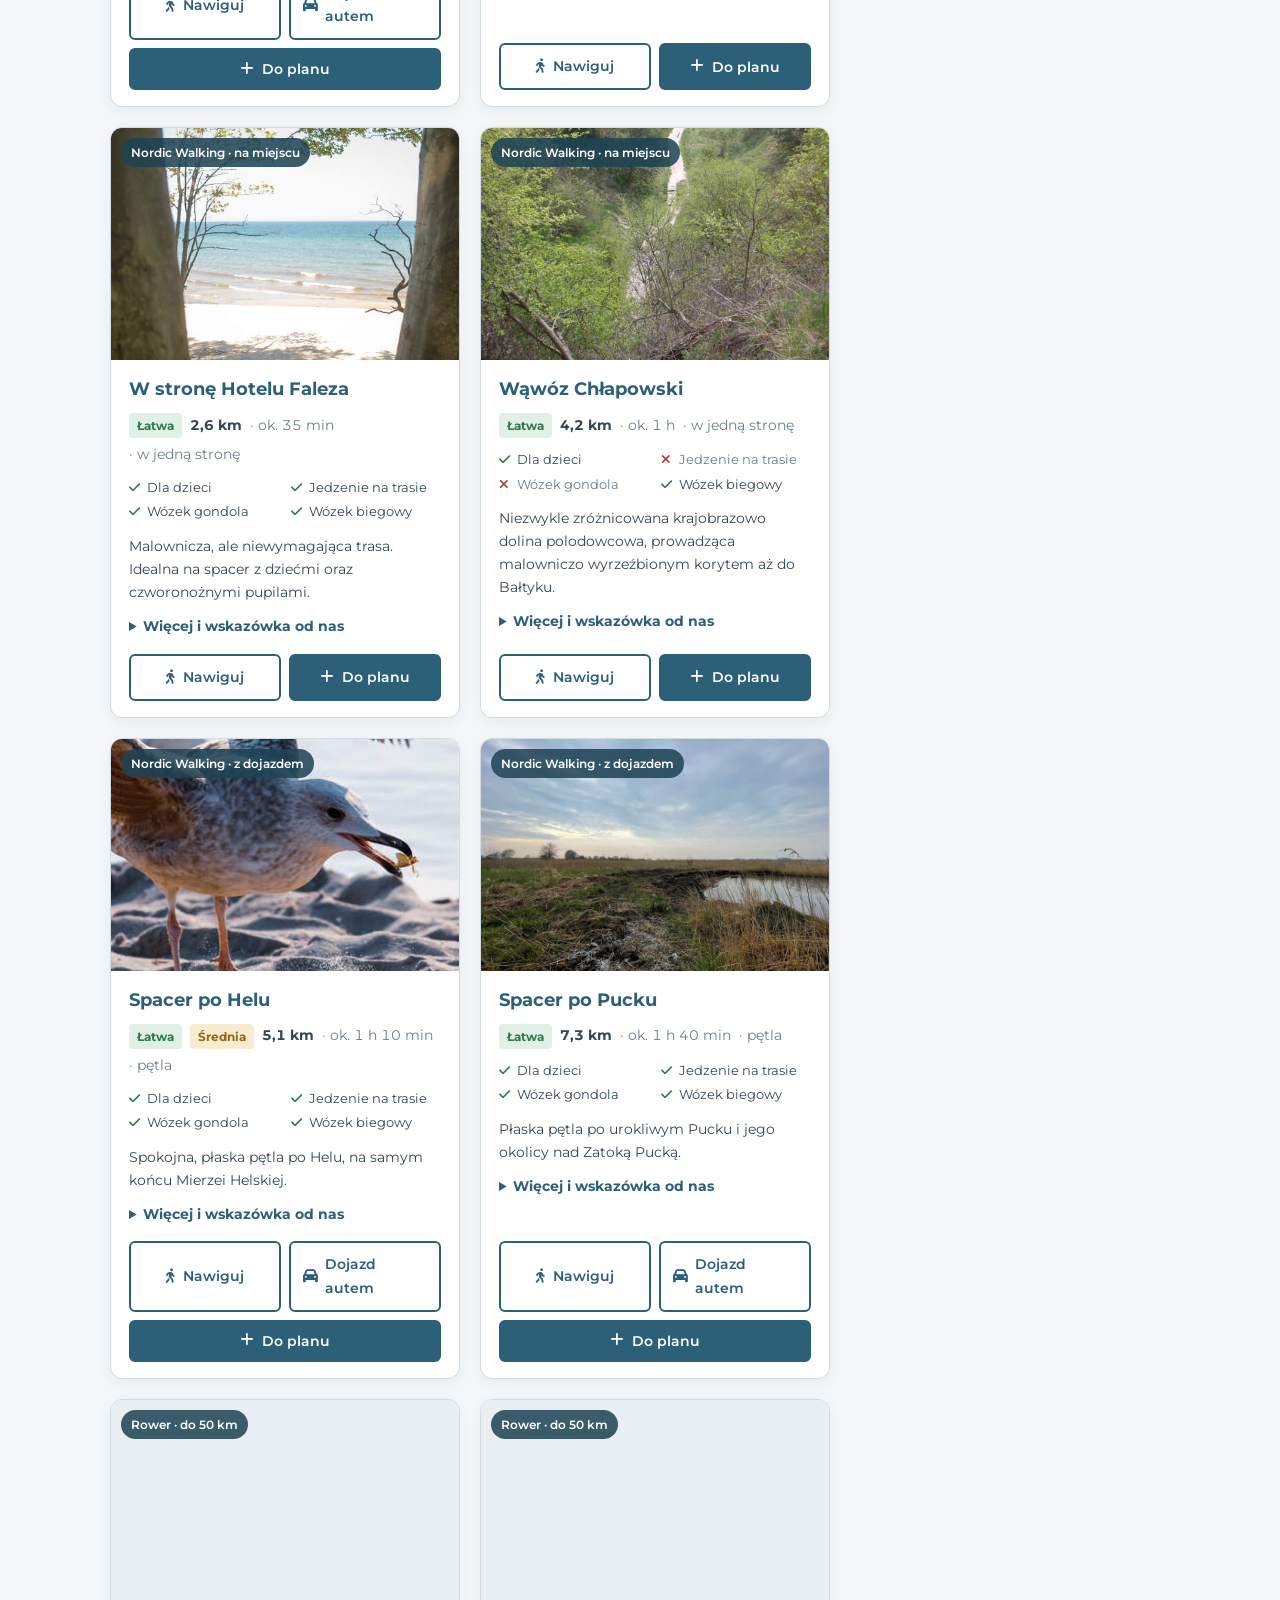
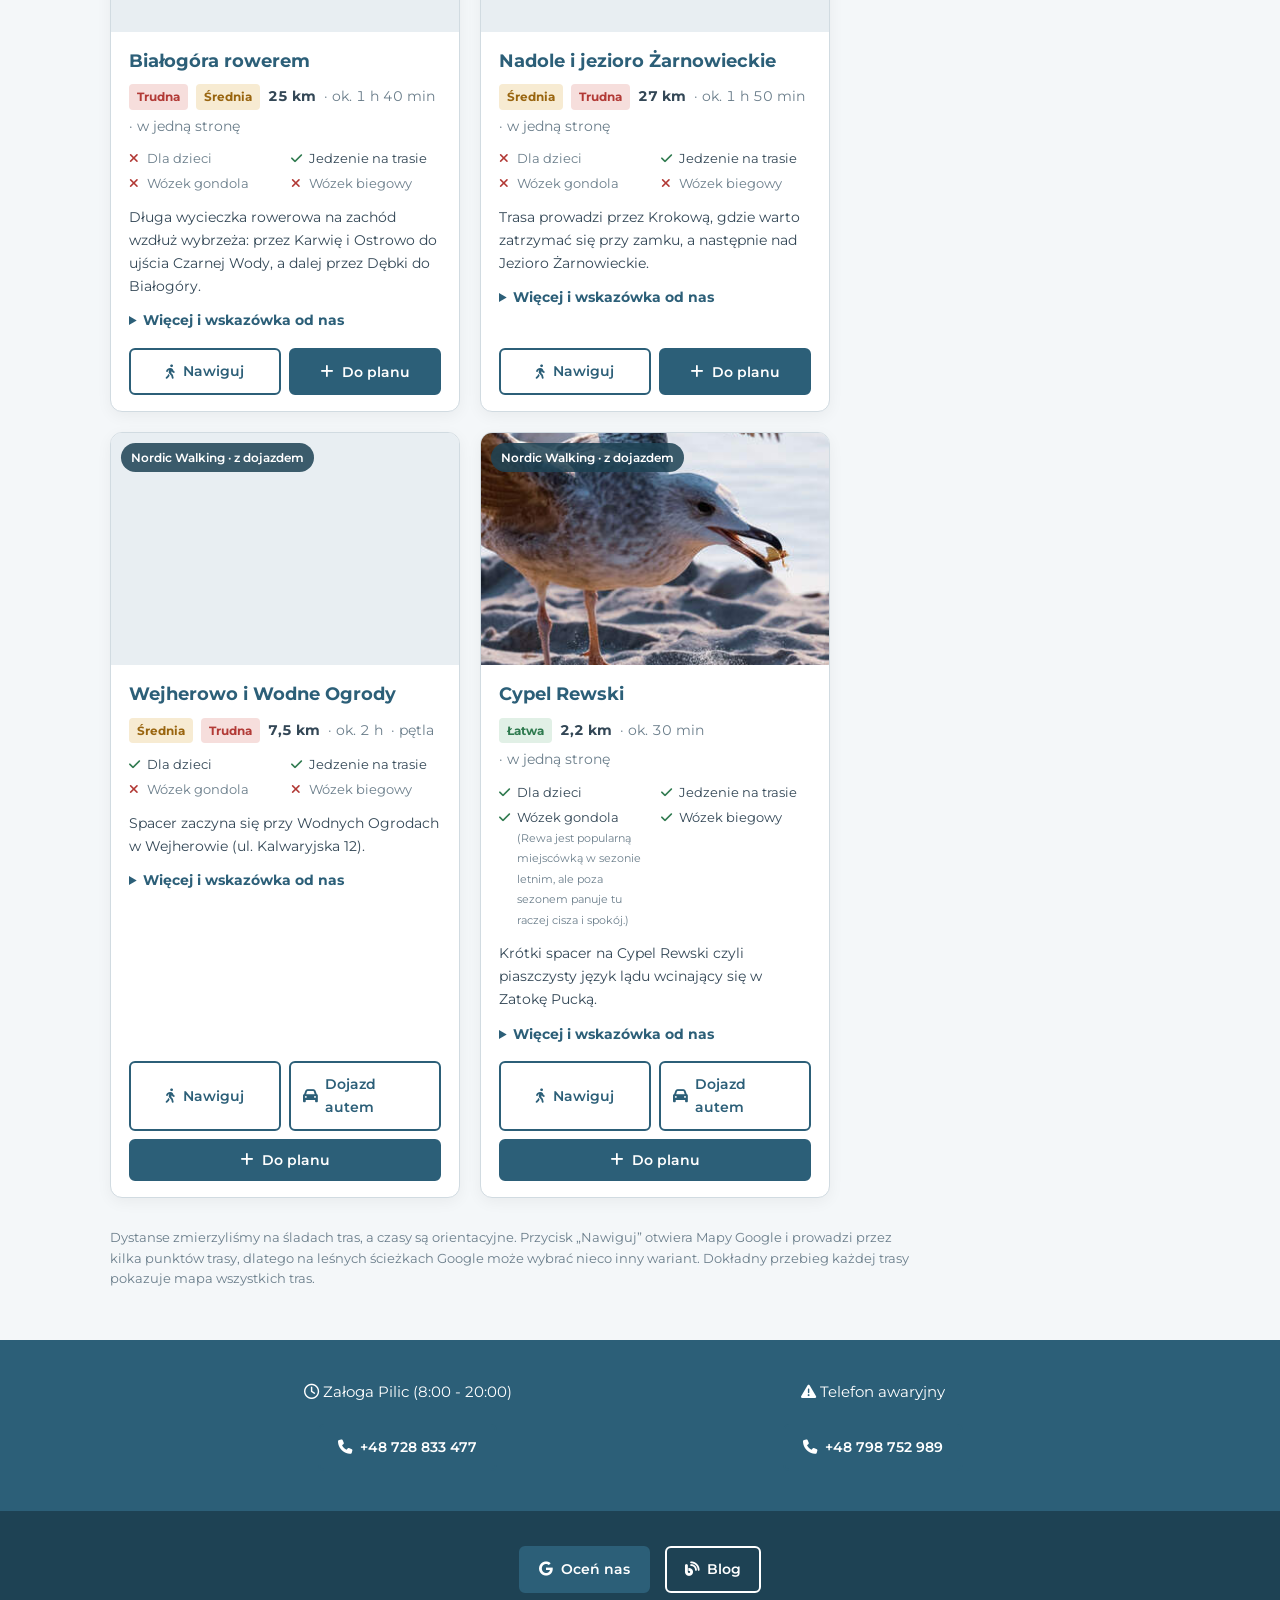
==== commit 97d50264: "Update all files" ====
--- a/trasy/index.html
+++ b/trasy/index.html
@@ -7,6 +7,13 @@
     <link href="https://fonts.googleapis.com/css2?family=Montserrat:wght@300;400;600;700&display=swap" rel="stylesheet">
     <link rel="stylesheet" href="https://cdnjs.cloudflare.com/ajax/libs/font-awesome/6.4.0/css/all.min.css">
     <link rel="stylesheet" href="../css/style.css">
+    <!-- App: home-screen icon, colours and offline mode -->
+    <link rel="manifest" href="../manifest.json">
+    <link rel="icon" type="image/png" sizes="192x192" href="../icon-192.png">
+    <link rel="apple-touch-icon" href="../icon-192.png">
+    <meta name="theme-color" content="#2C5F78">
+    <meta name="mobile-web-app-capable" content="yes">
+    <meta name="apple-mobile-web-app-title" content="Pilice Guide">
 </head>
 <body class="page-trasy">
 
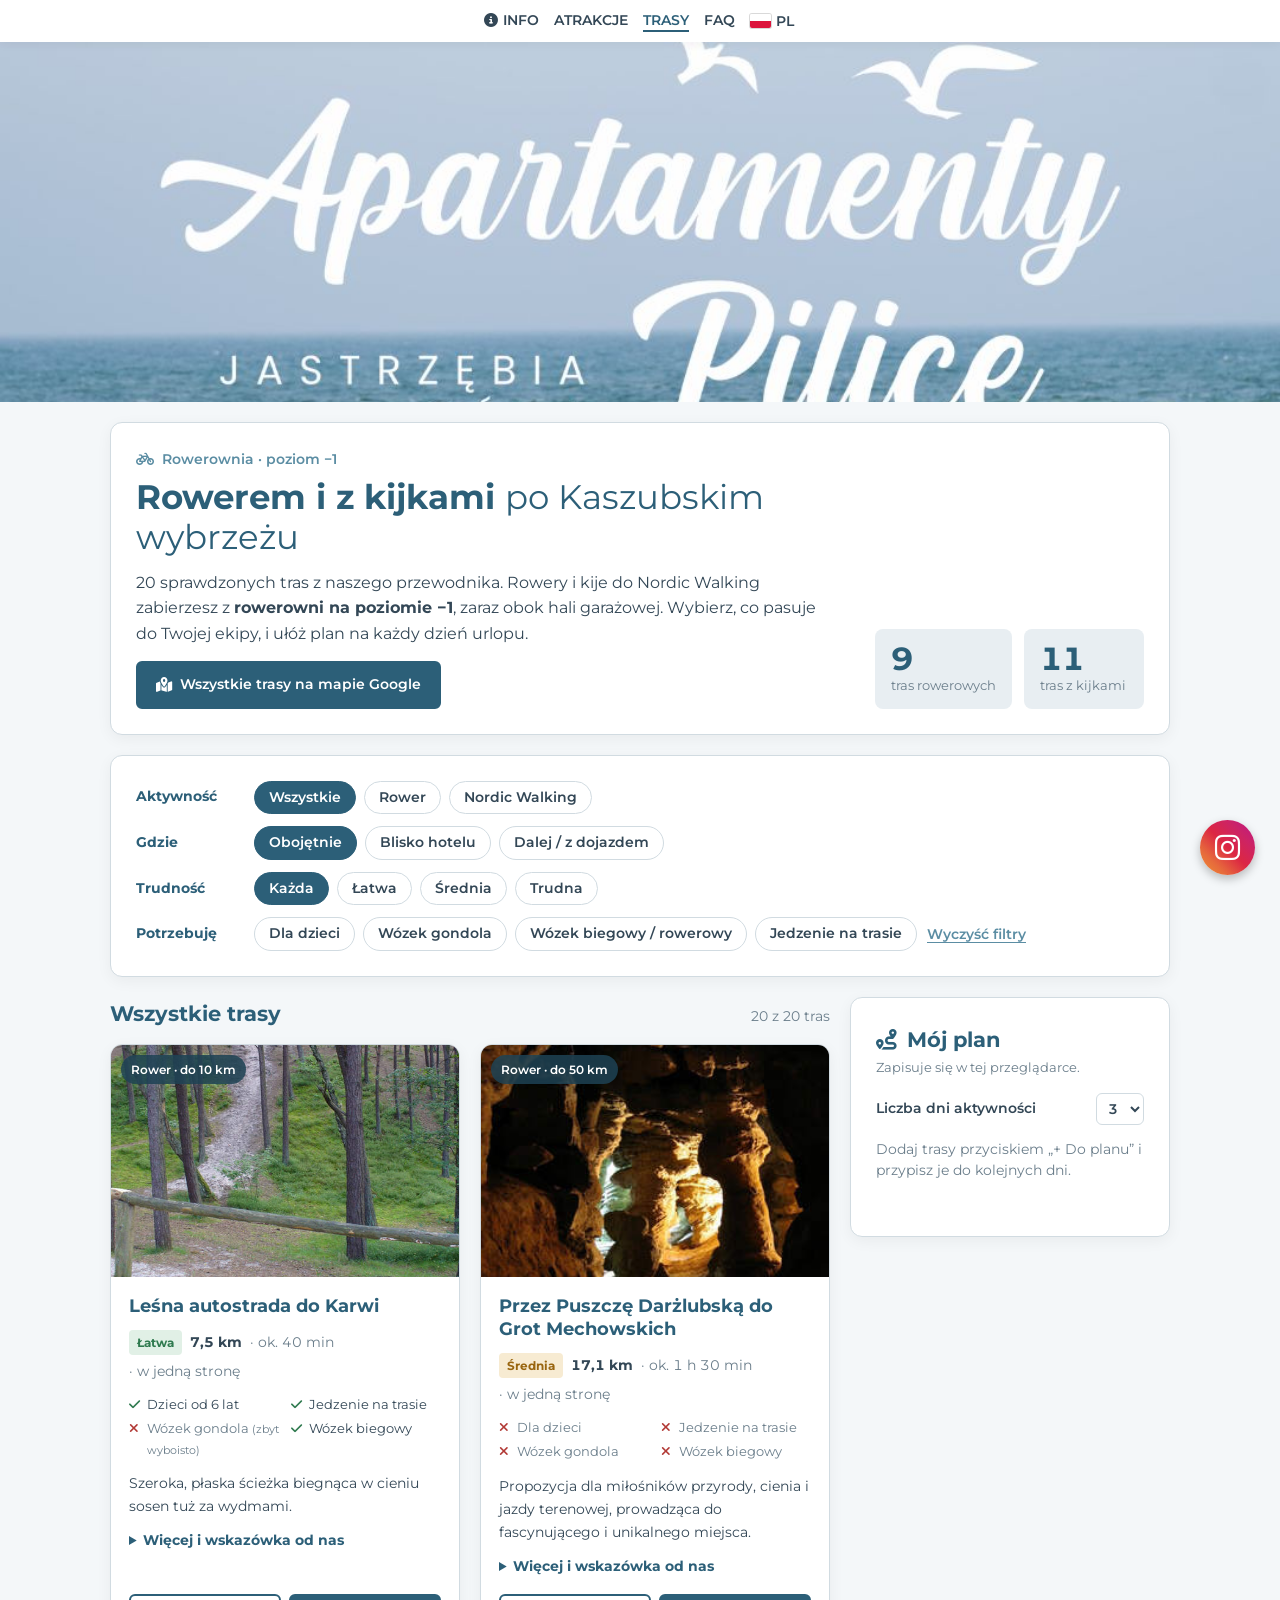
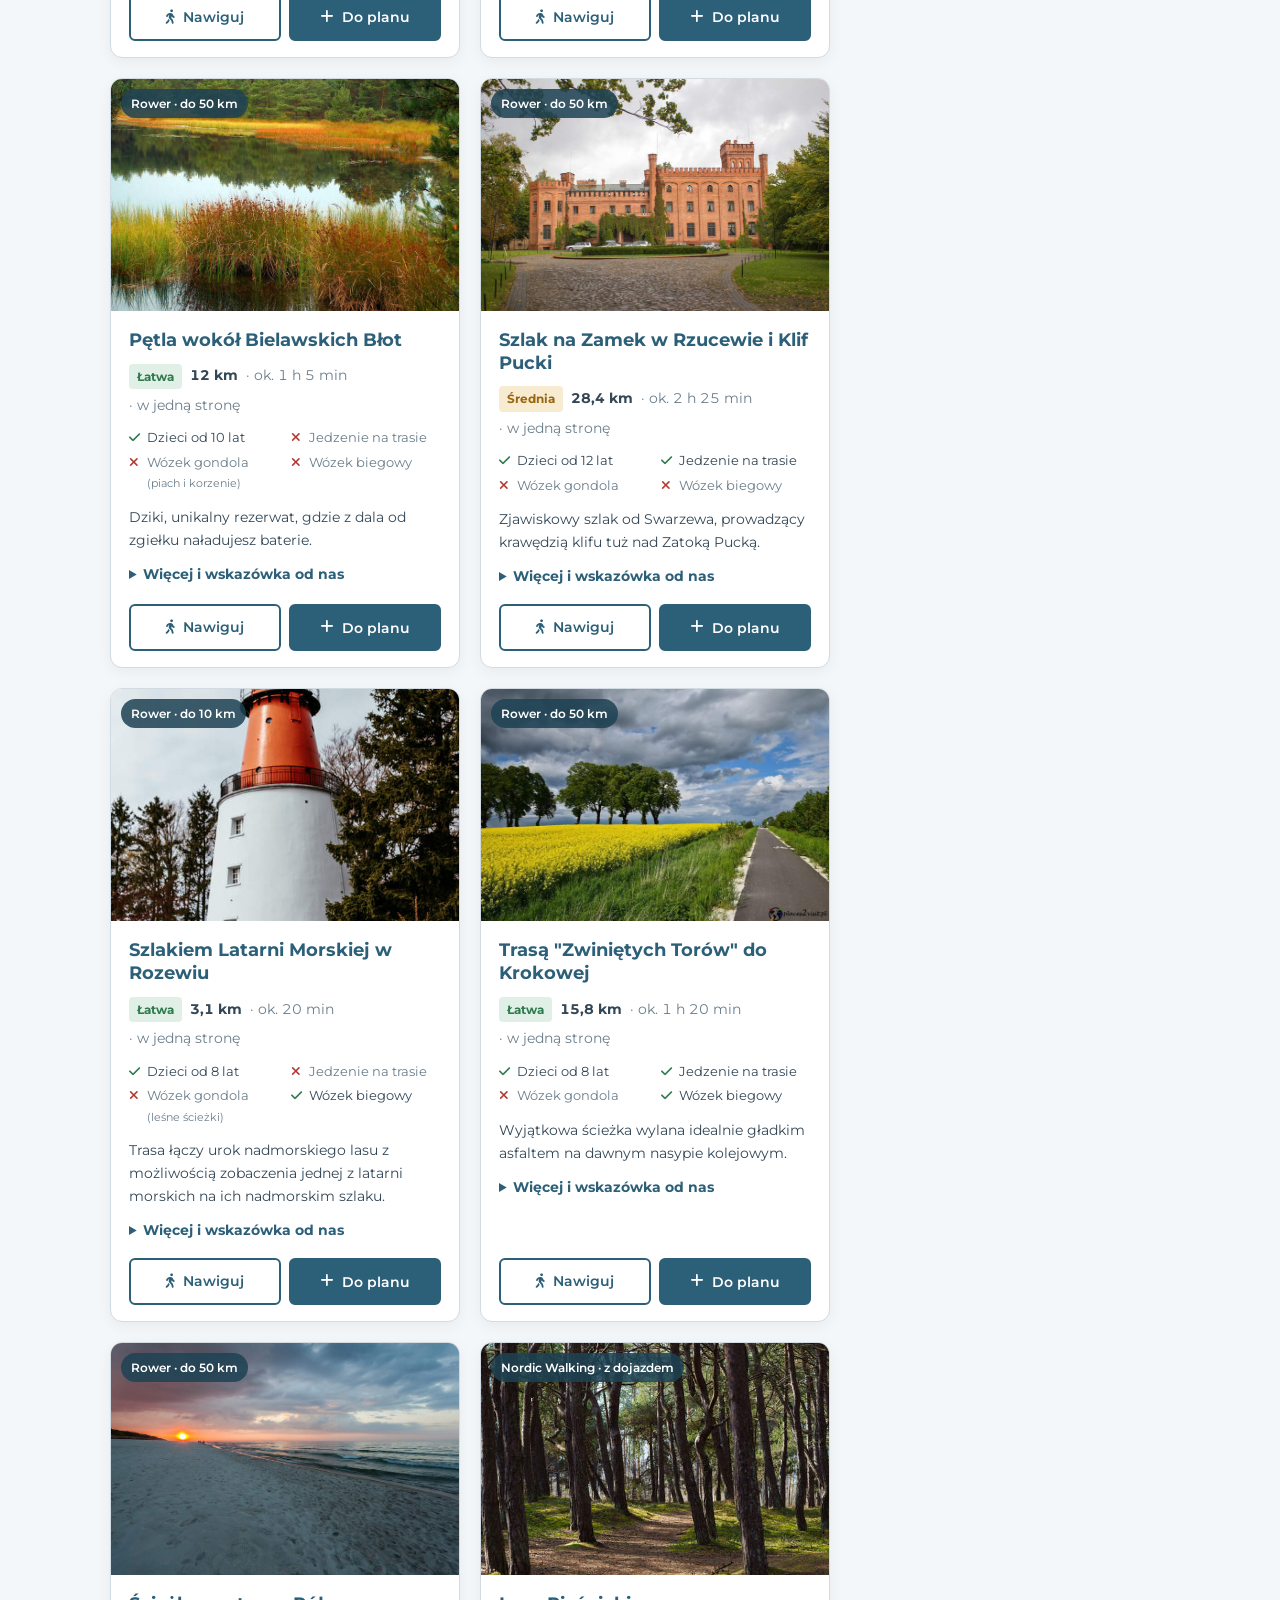
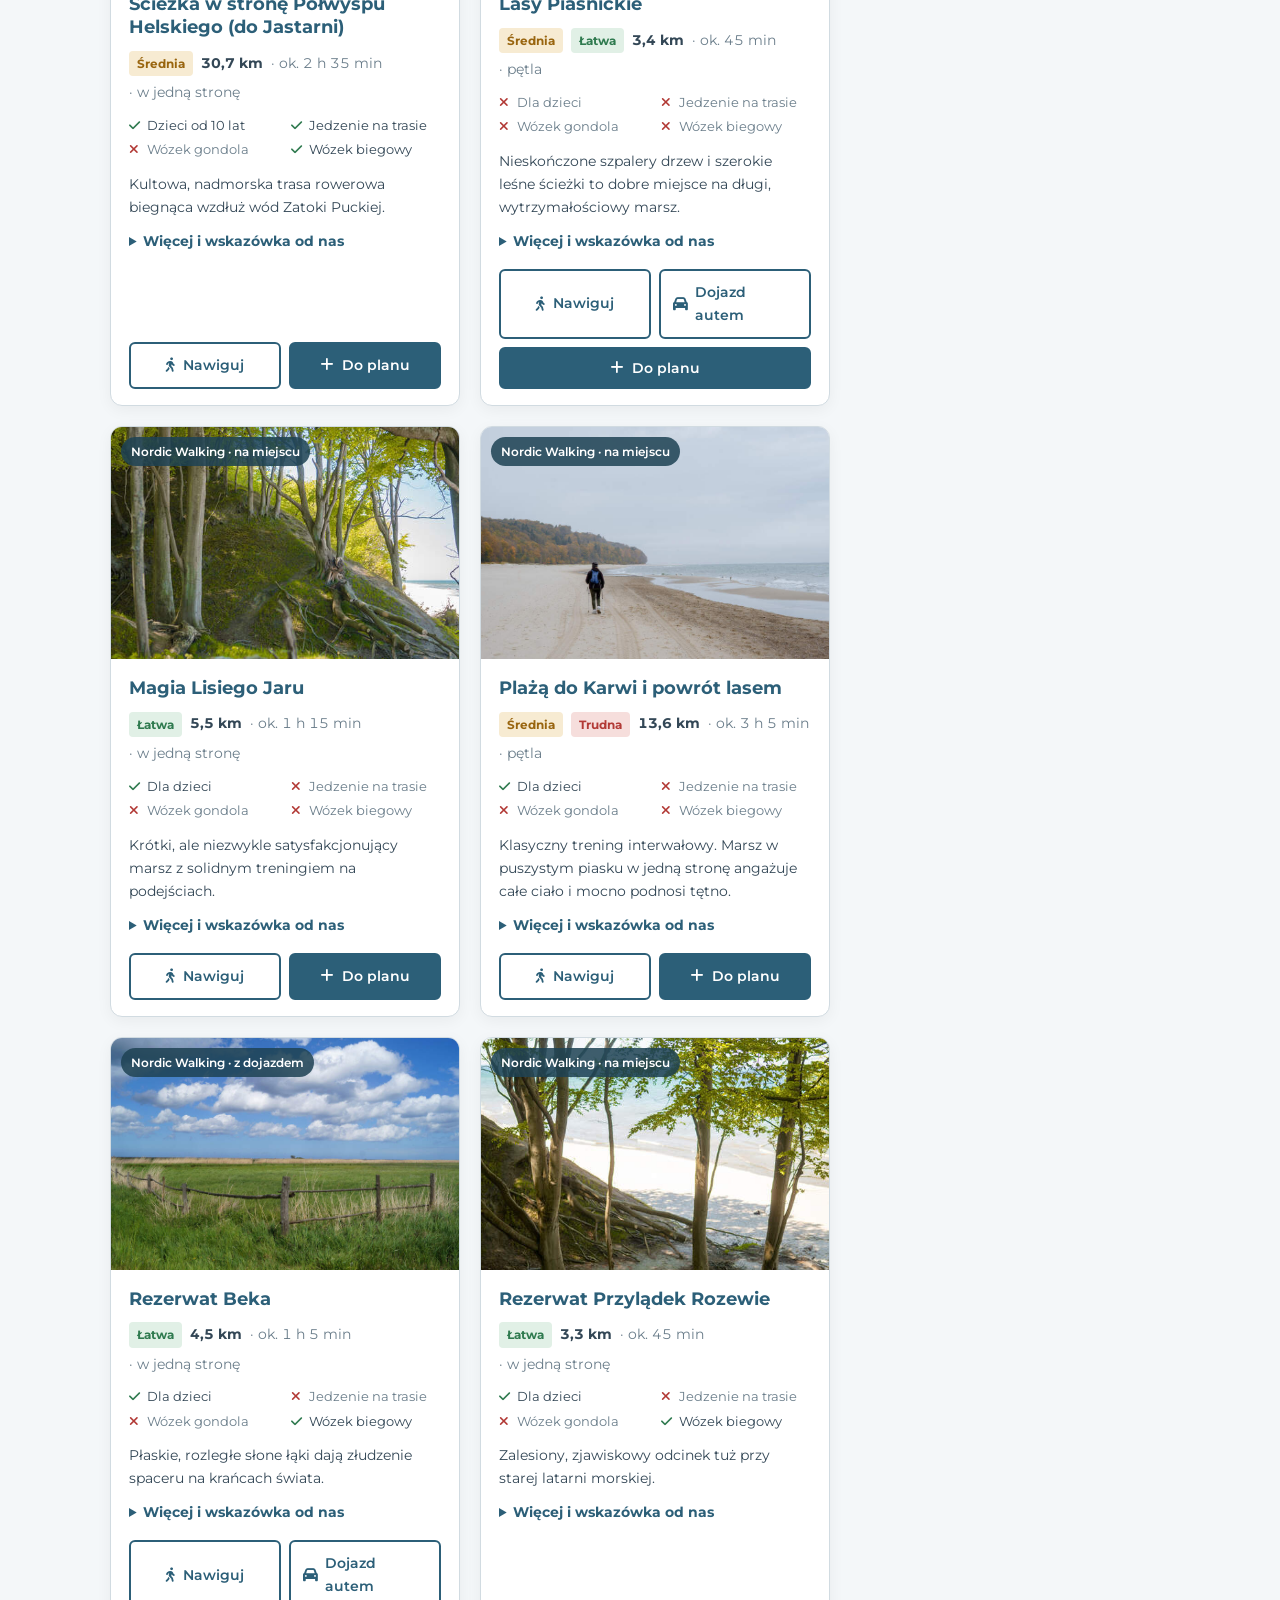
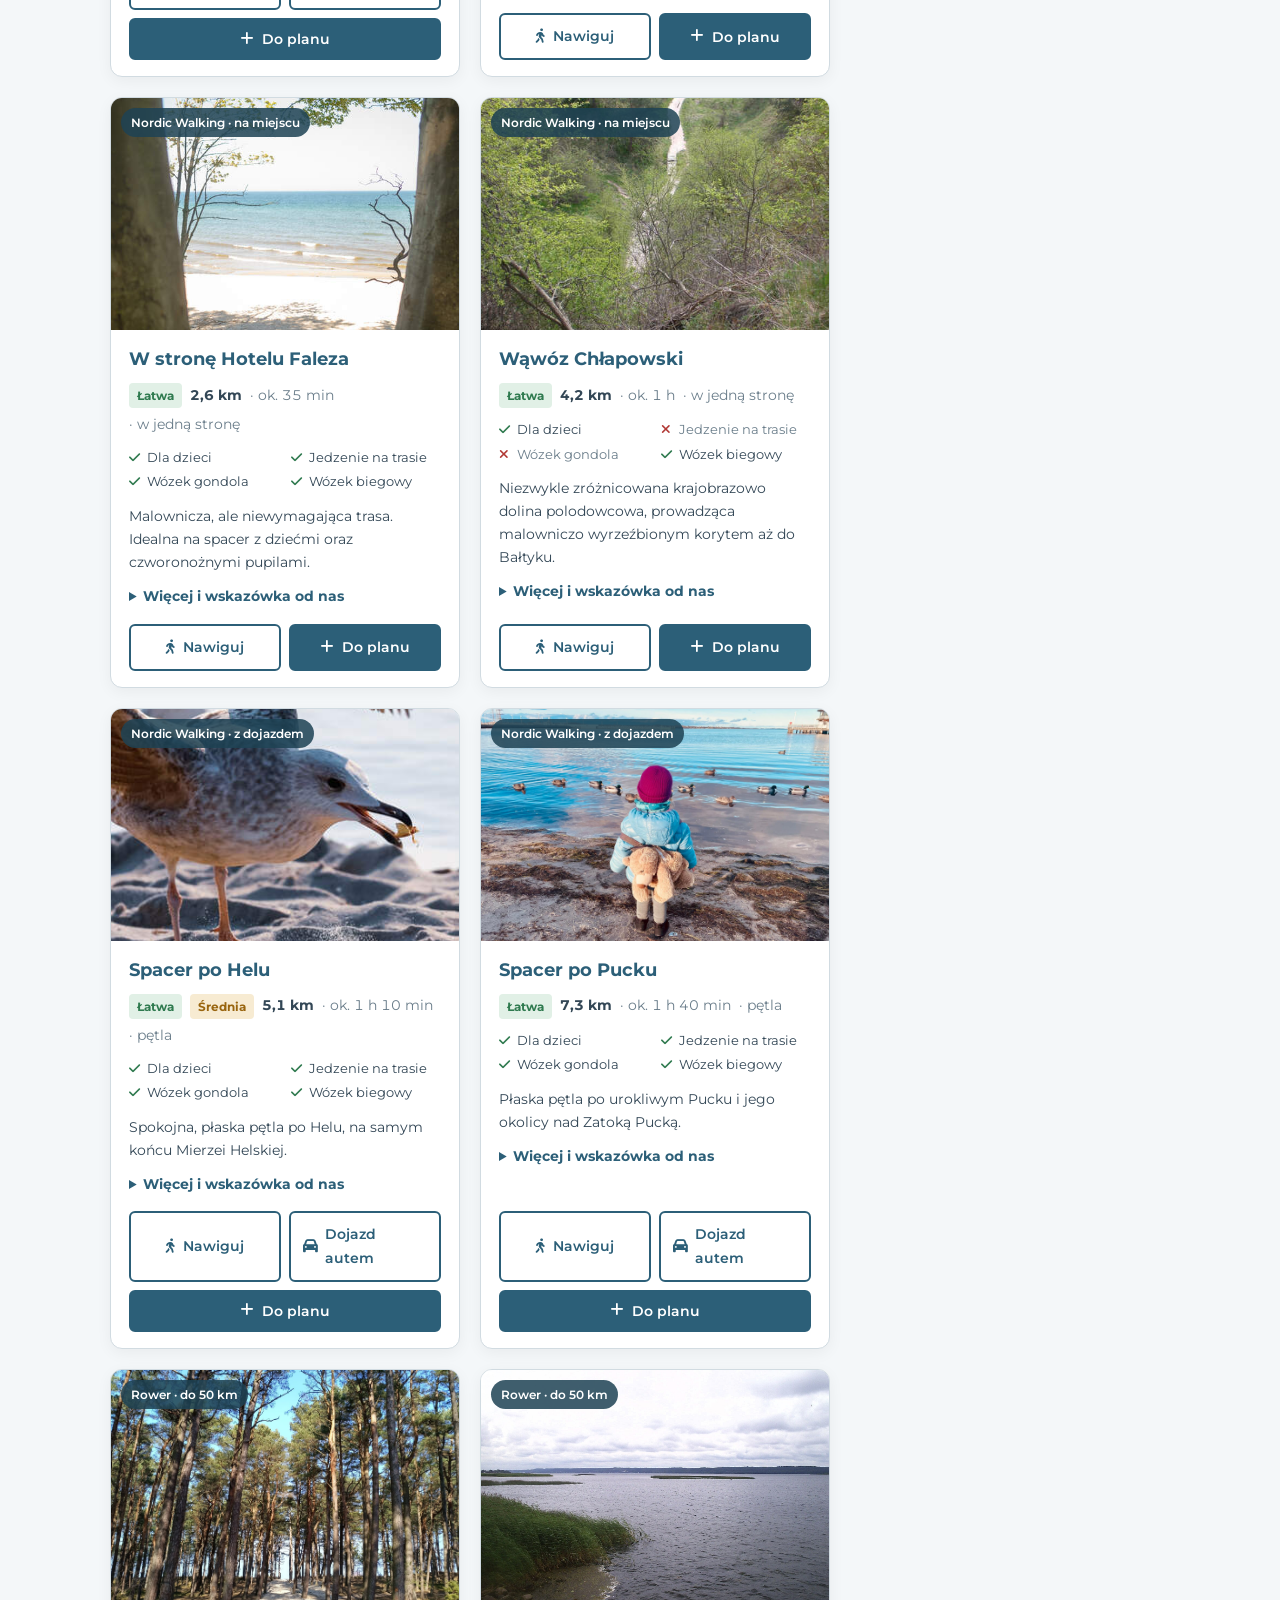
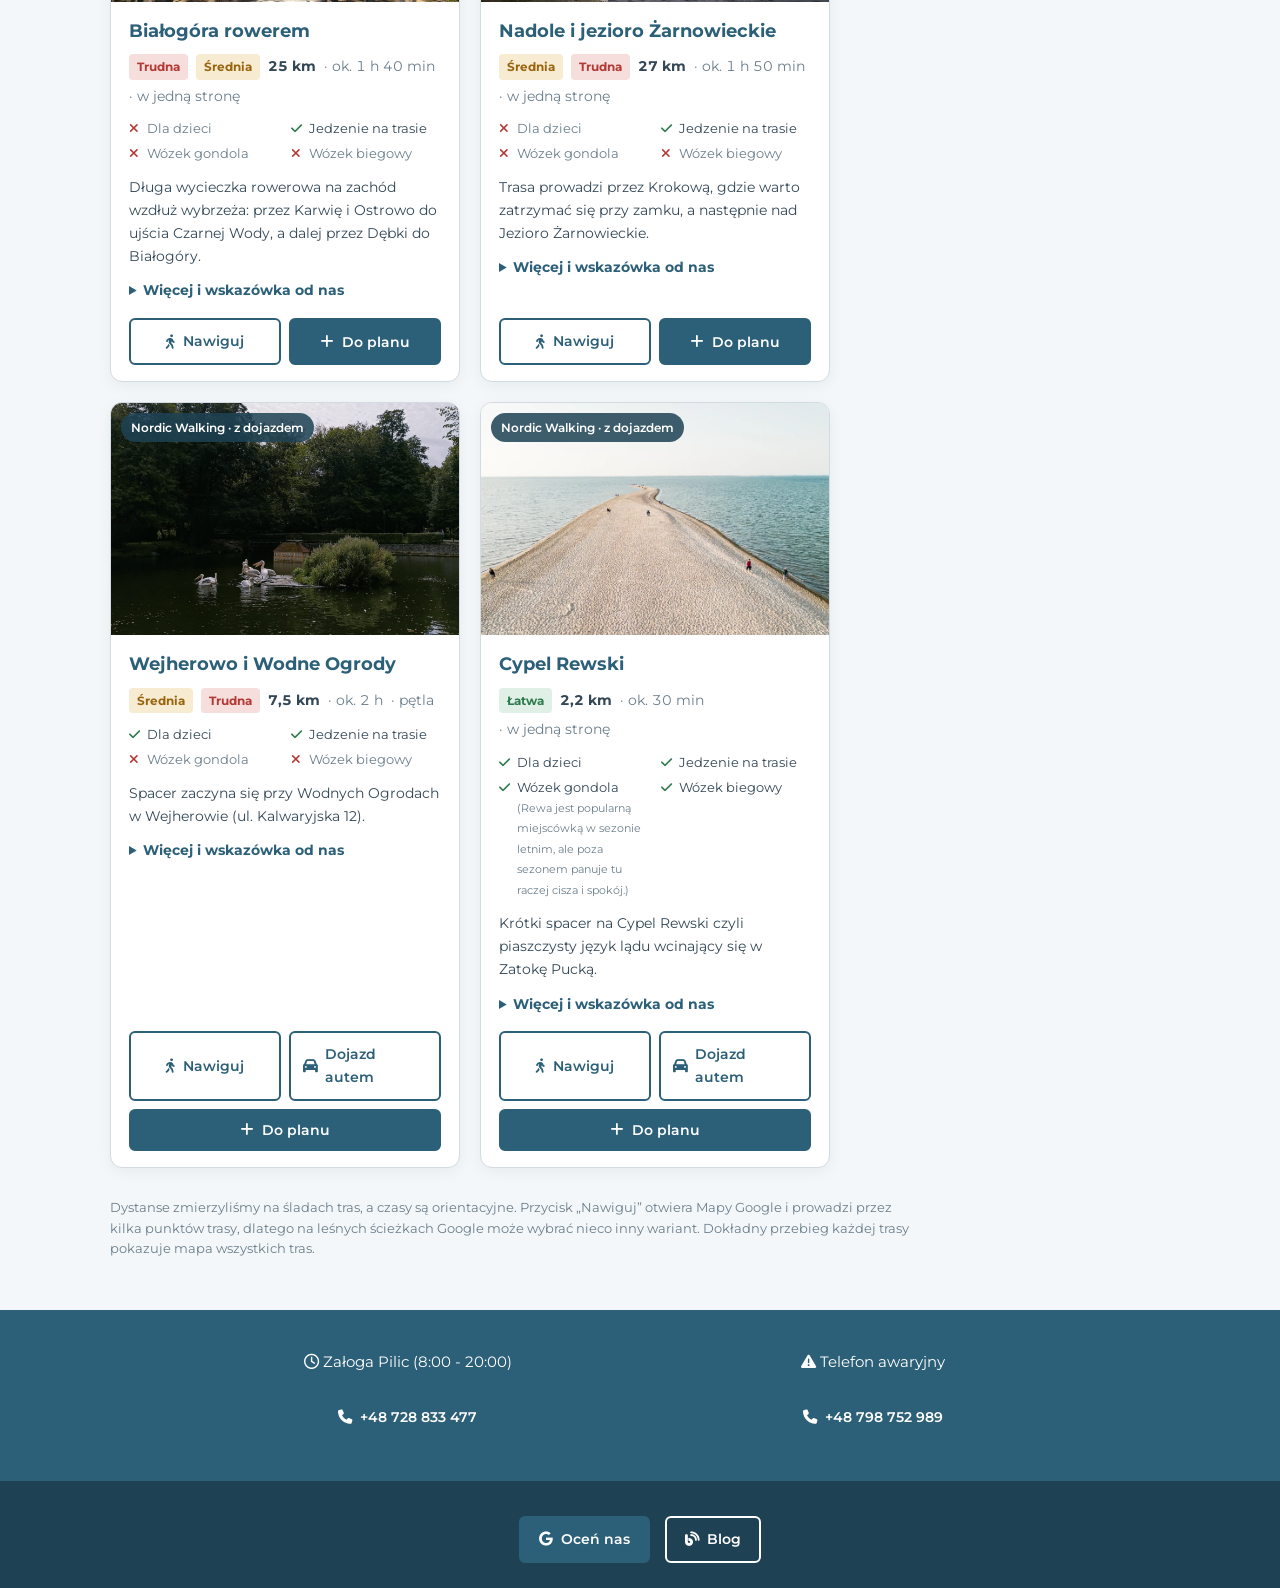
==== commit 9cb1ee89: "remove banner msg Comment out the construction banner in index.html" ====
--- a/trasy/index.html
+++ b/trasy/index.html
@@ -32,7 +32,7 @@
             </select>
         </li>
     </ul>
-    <div class="construction-banner">Już wkrótce :)</div>
+   <!--<div class="construction-banner">Już wkrótce :)</div>-->
 </nav>
 
 <header class="hero"></header>
